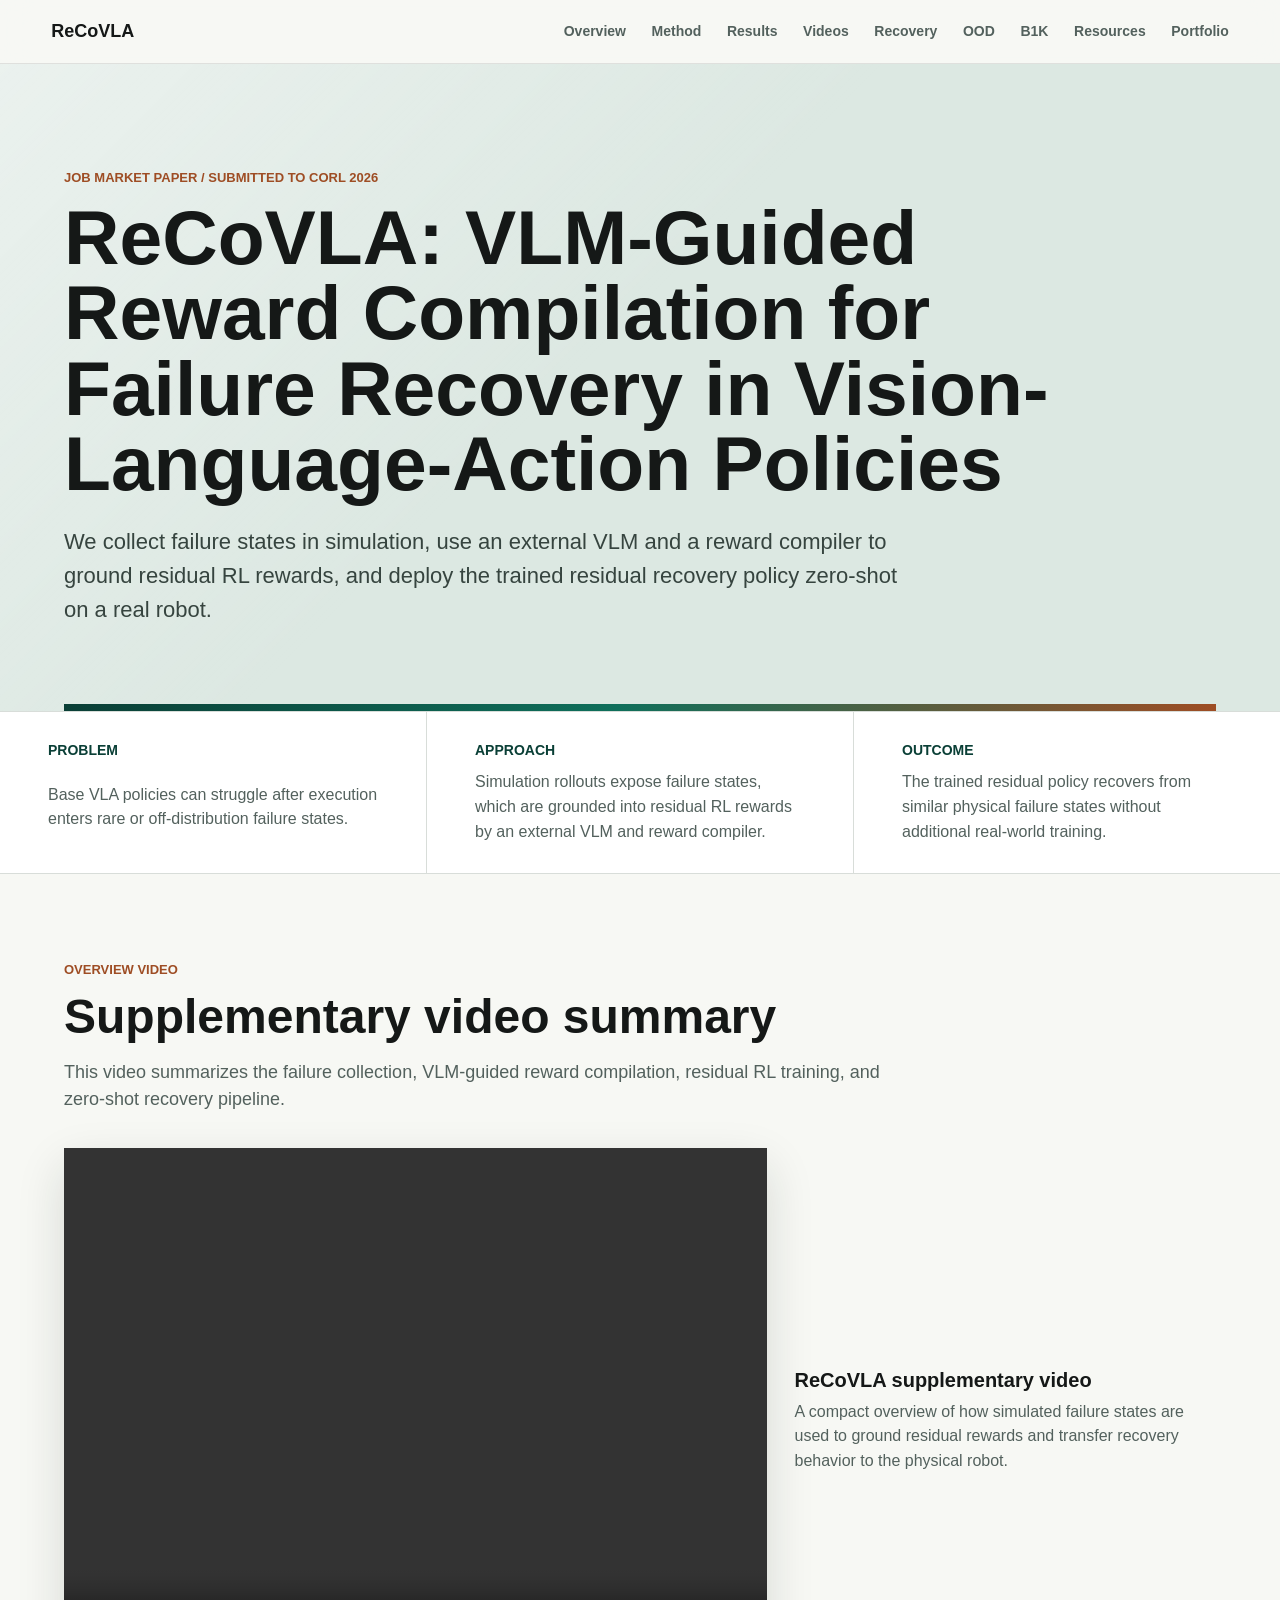
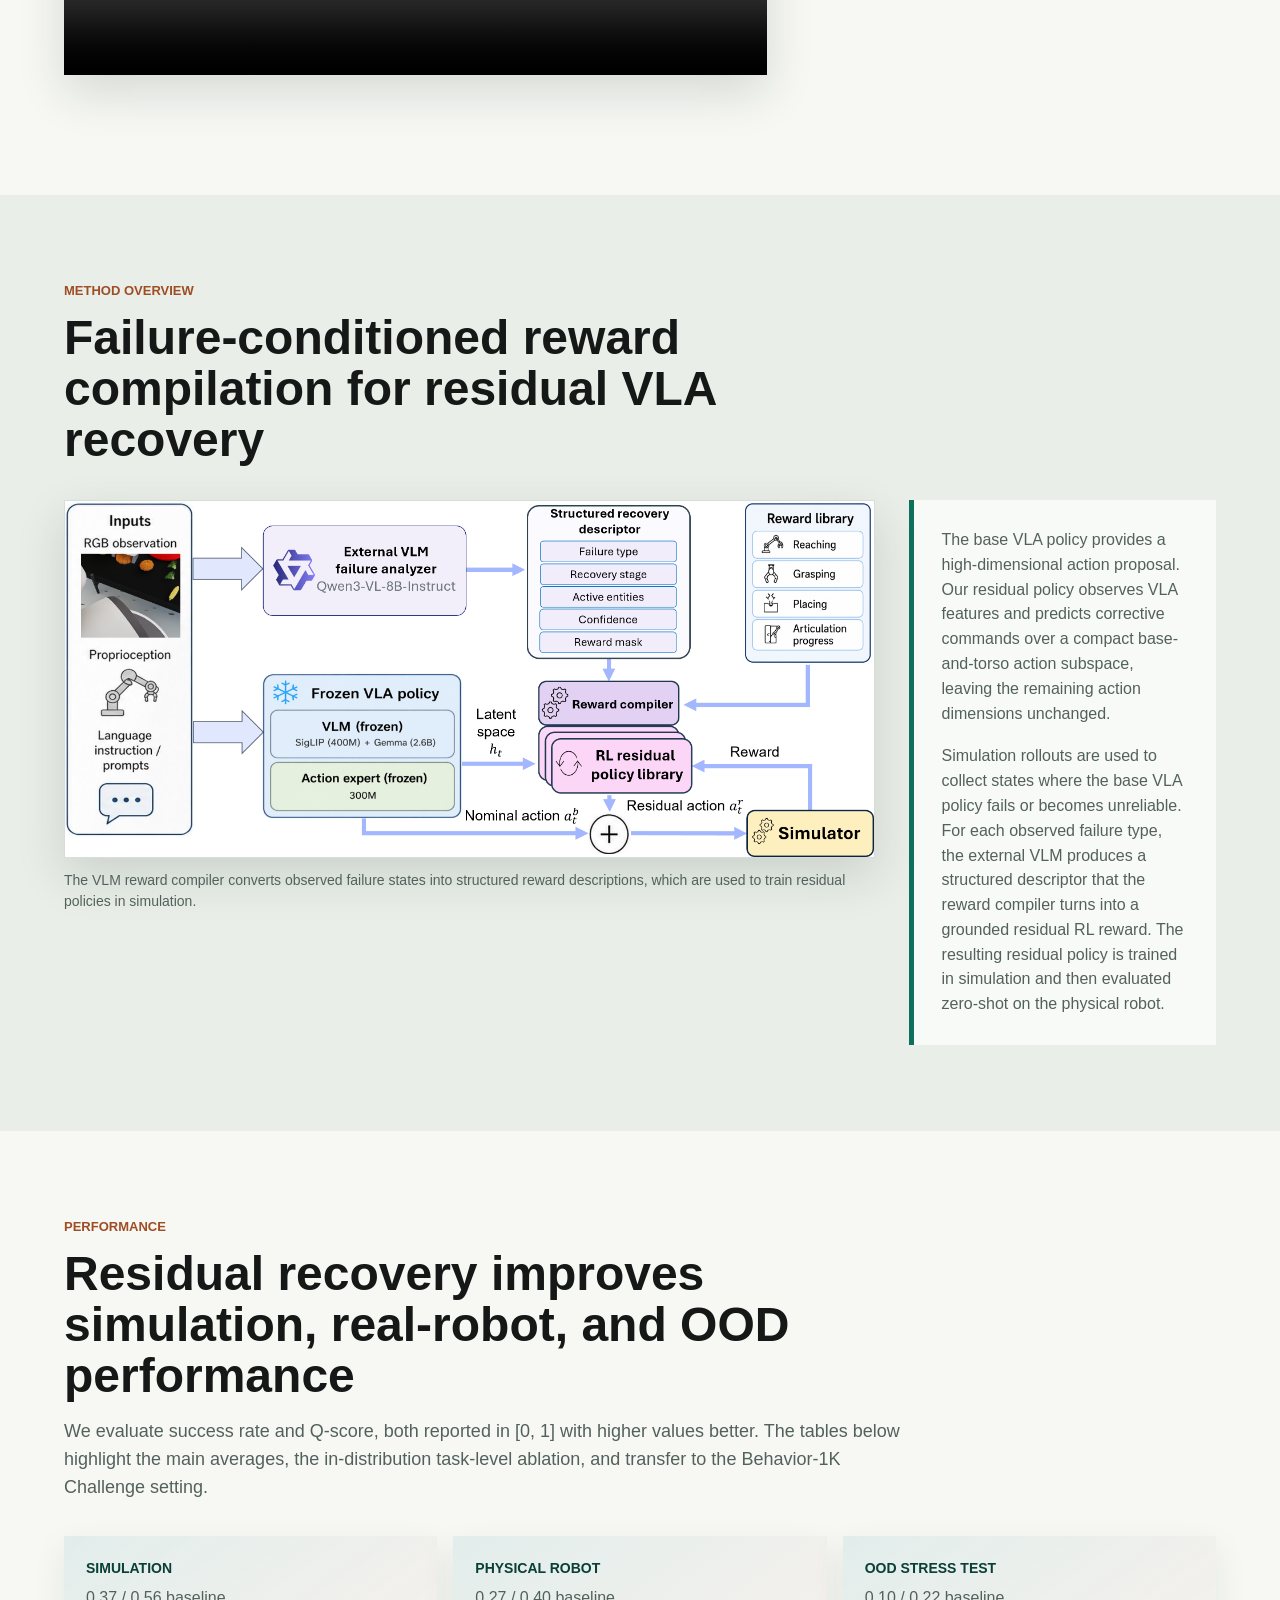
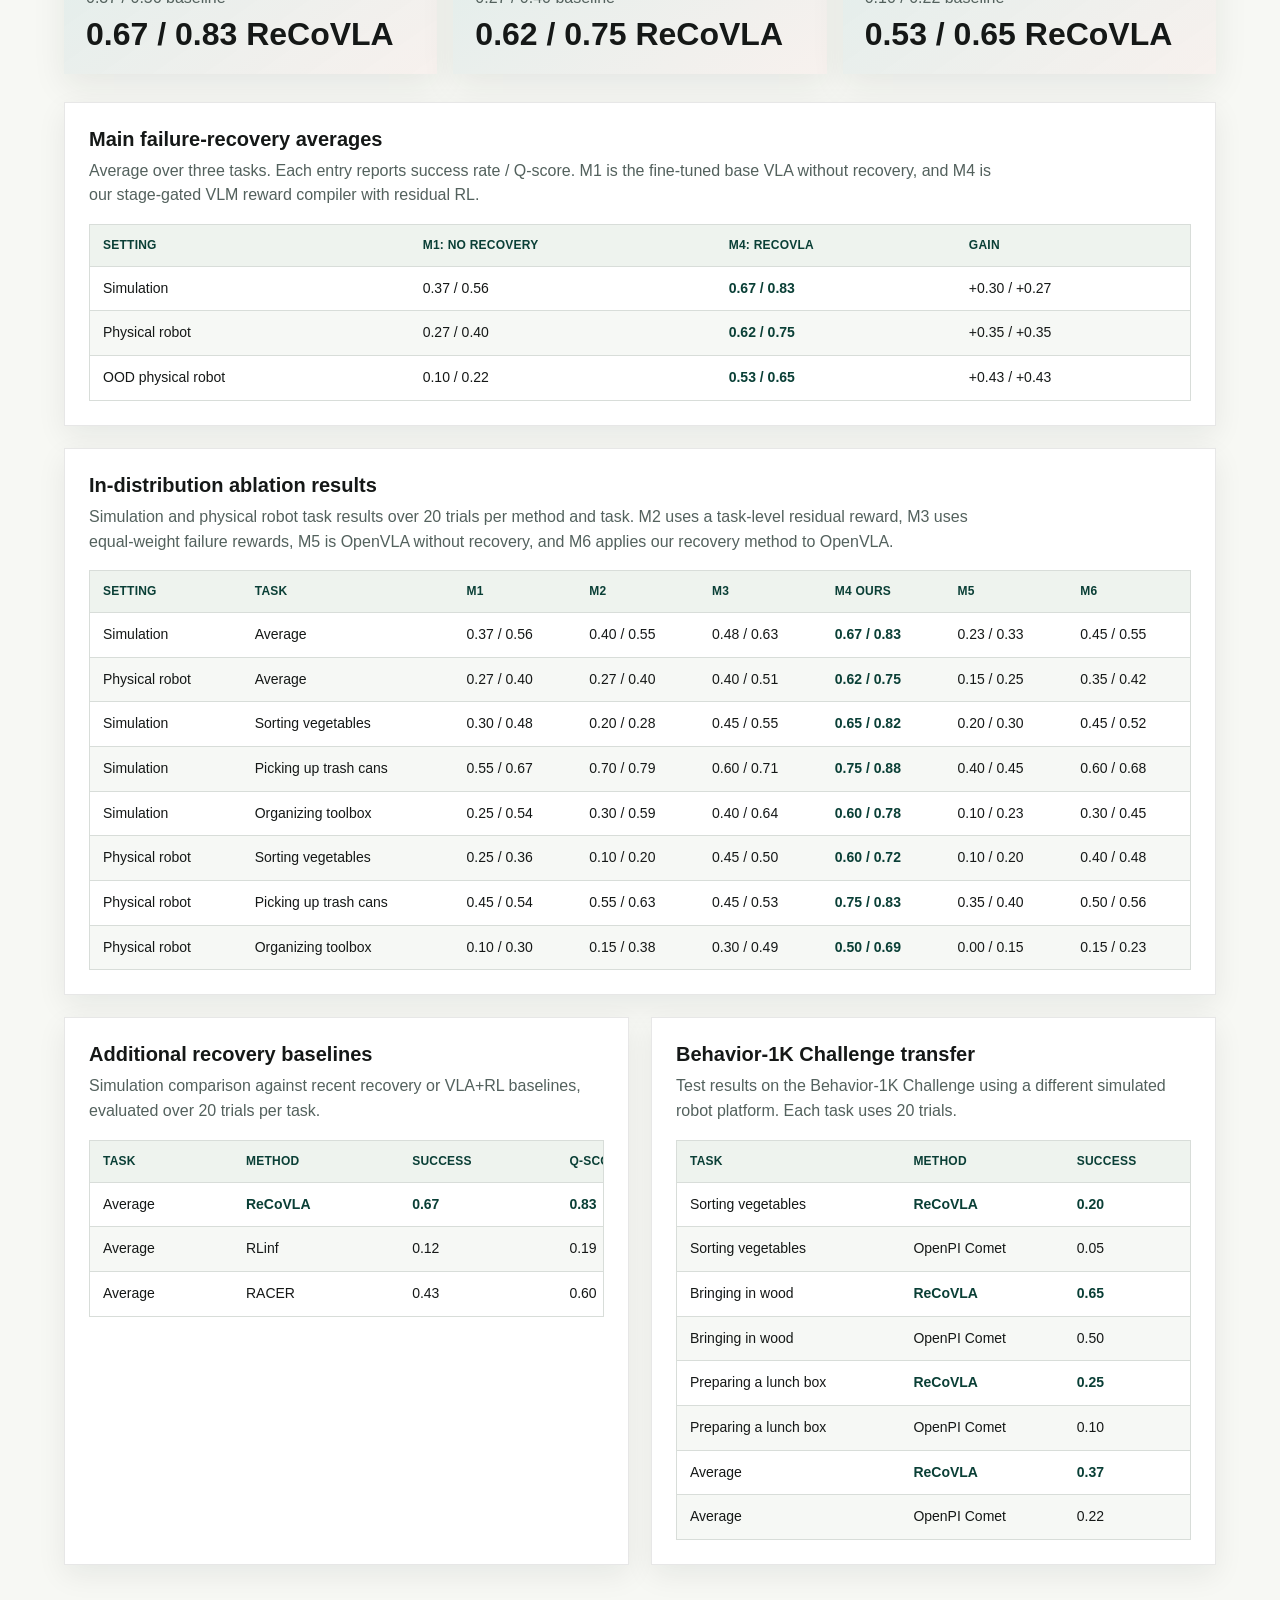
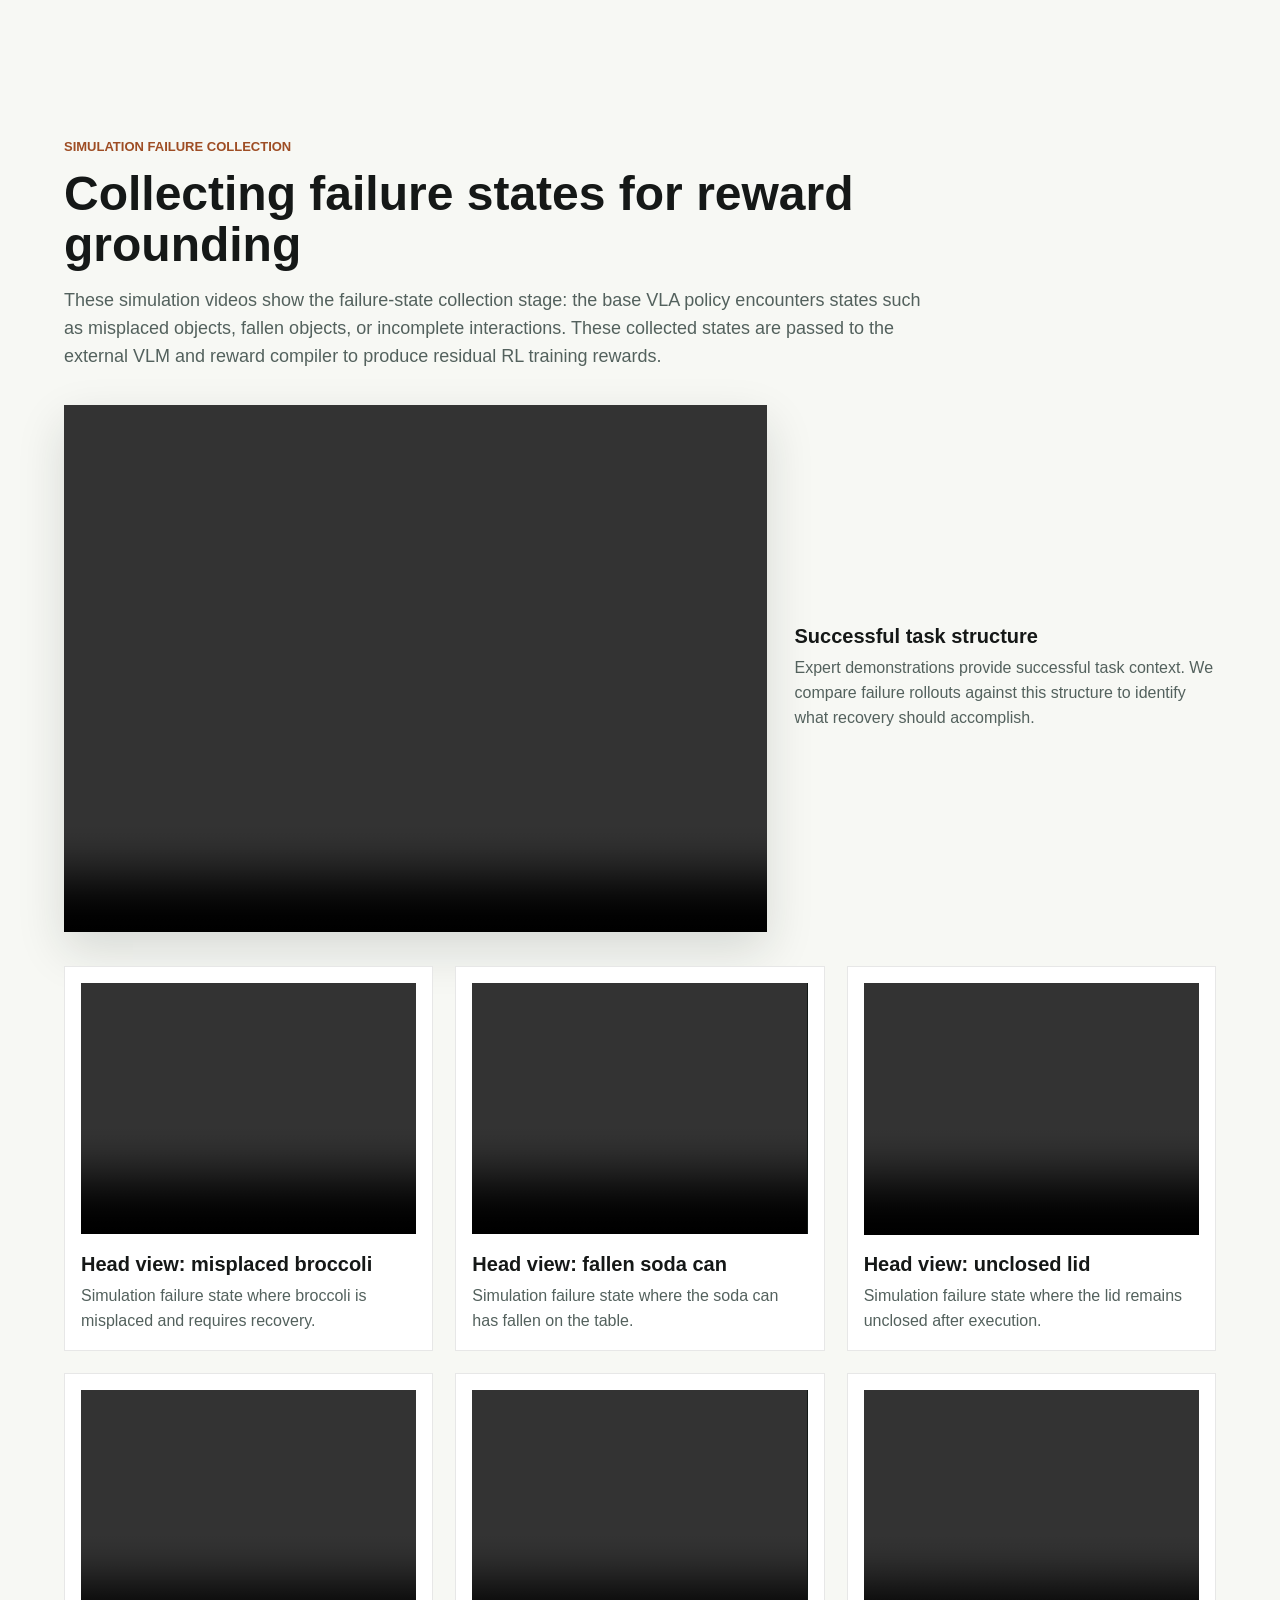
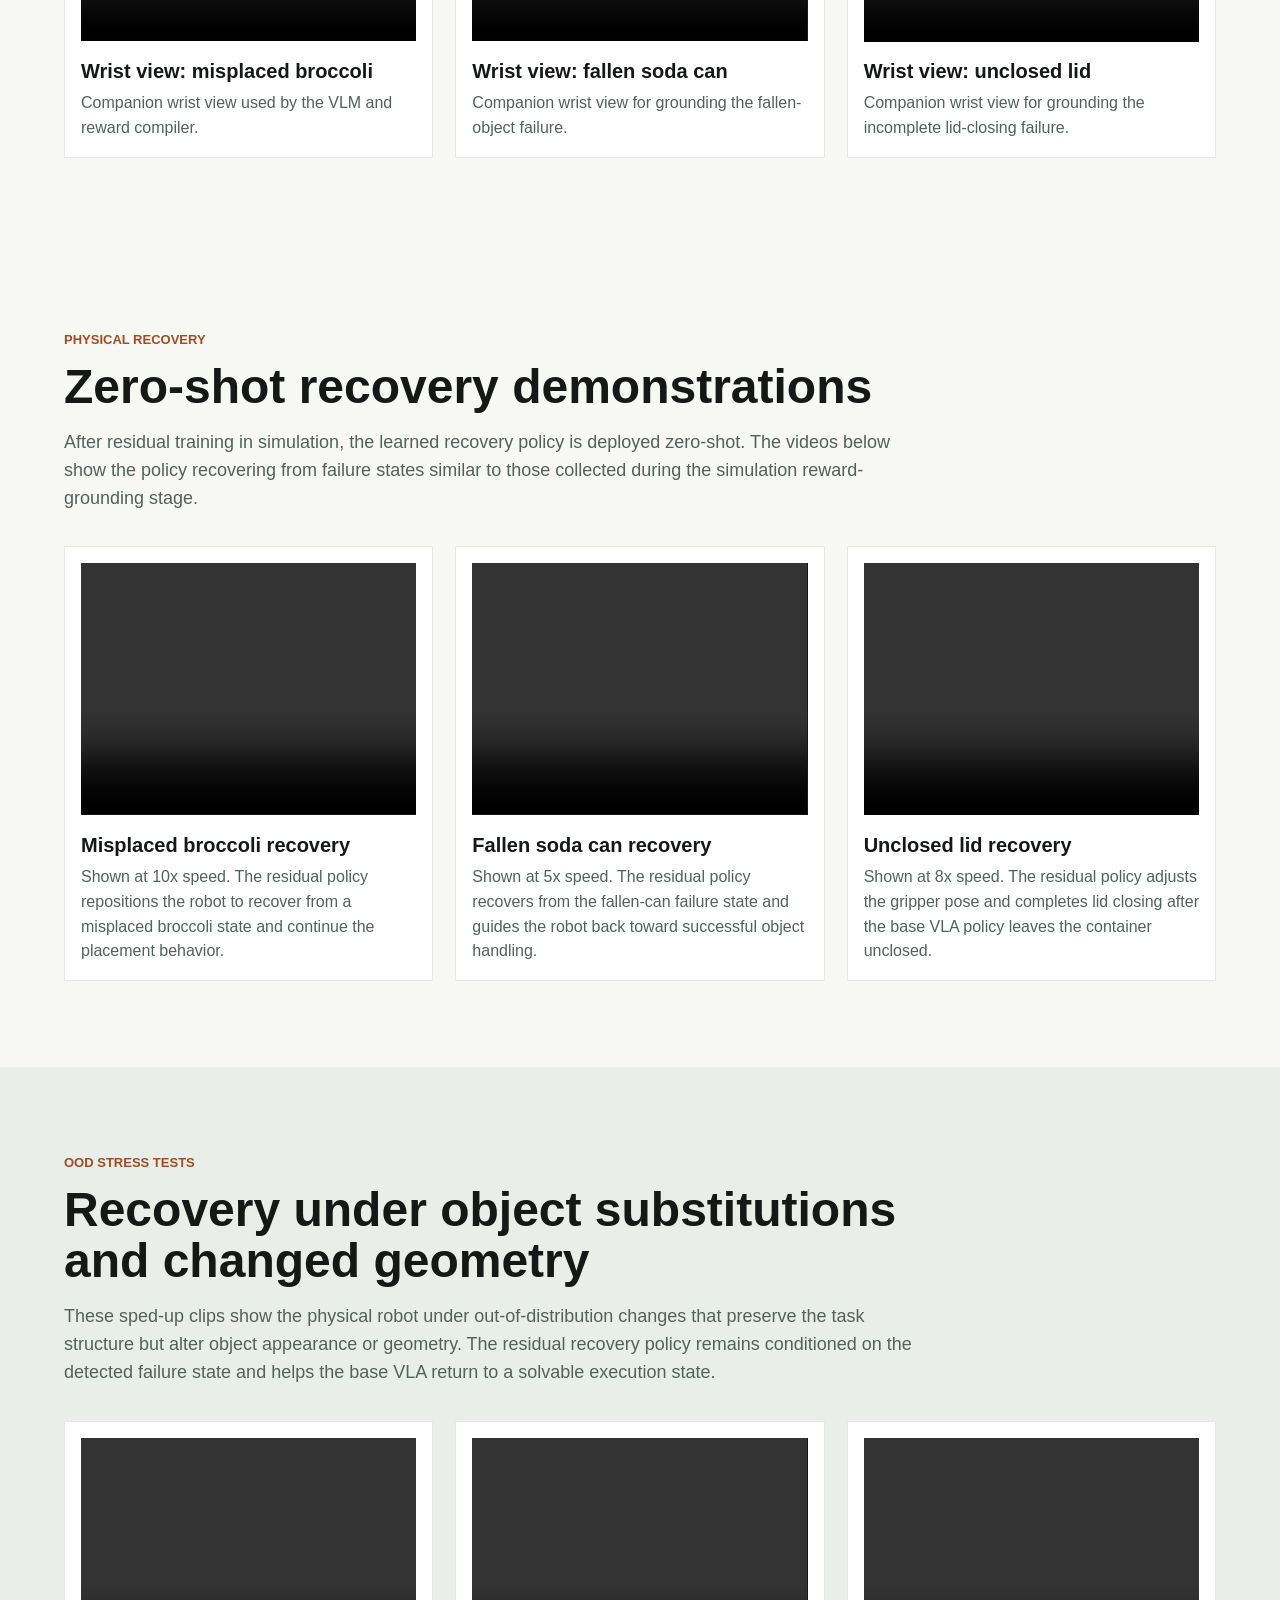
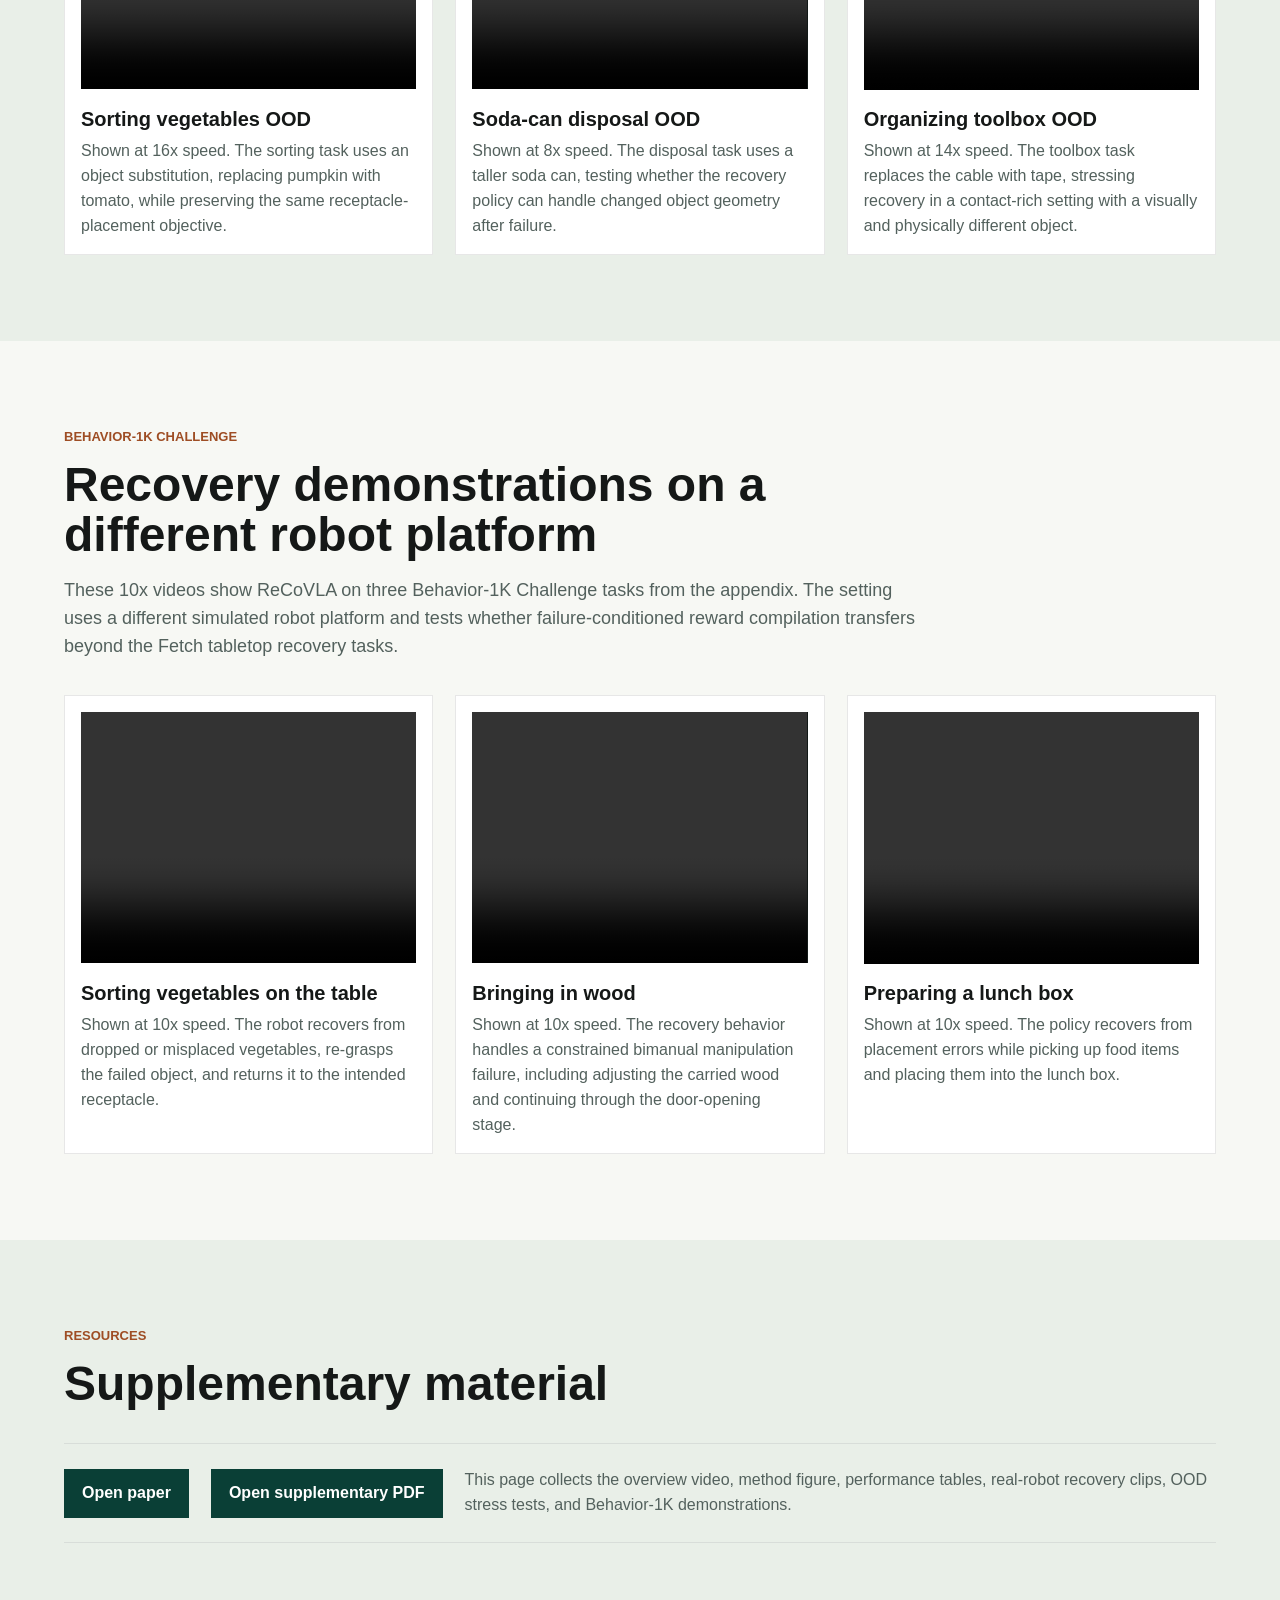
==== recovla/index.html @ ba548597 "Update robotics portfolio site" ====
<!doctype html>
<html lang="en">
  <head>
    <meta charset="utf-8" />
    <meta name="viewport" content="width=device-width, initial-scale=1" />
    <title>ReCoVLA | CoRL 2026 Submission</title>
    <meta
      name="description"
      content="Project website for ReCoVLA: VLM-guided reward compilation for failure recovery in vision-language-action policies."
    />
    <link rel="stylesheet" href="styles.css" />
  </head>
  <body>
    <header class="site-header">
      <a class="brand" href="#top" aria-label="ReCoVLA home">ReCoVLA</a>
      <nav aria-label="Page sections">
        <a href="#overview">Overview</a>
        <a href="#method">Method</a>
        <a href="#results">Results</a>
        <a href="#videos">Videos</a>
        <a href="#recovery">Recovery</a>
        <a href="#ood">OOD</a>
        <a href="#b1k">B1K</a>
        <a href="#resources">Resources</a>
        <a href="../">Portfolio</a>
      </nav>
    </header>

    <main id="top">
      <section class="hero" aria-labelledby="hero-title">
        <div class="hero-copy">
          <p class="eyebrow">Job Market Paper / Submitted to CoRL 2026</p>
          <h1 id="hero-title">
            ReCoVLA: VLM-Guided Reward Compilation for Failure Recovery in
            Vision-Language-Action Policies
          </h1>
          <p>
            We collect failure states in simulation, use an external VLM and a
            reward compiler to ground residual RL rewards, and deploy the
            trained residual recovery policy zero-shot on a real robot.
          </p>
        </div>
      </section>

      <section class="summary-band" aria-label="Project summary">
        <div>
          <strong>Problem</strong>
          <span>Base VLA policies can struggle after execution enters rare or off-distribution failure states.</span>
        </div>
        <div>
          <strong>Approach</strong>
          <span>Simulation rollouts expose failure states, which are grounded into residual RL rewards by an external VLM and reward compiler.</span>
        </div>
        <div>
          <strong>Outcome</strong>
          <span>The trained residual policy recovers from similar physical failure states without additional real-world training.</span>
        </div>
      </section>

      <section id="overview" class="section">
        <div class="section-heading">
          <p class="eyebrow">Overview Video</p>
          <h2>Supplementary video summary</h2>
          <p>
            This video summarizes the failure collection, VLM-guided reward
            compilation, residual RL training, and zero-shot recovery pipeline.
          </p>
        </div>
        <div class="video-feature">
          <video controls preload="metadata">
            <source src="Video%20source%20files/overview_recovery_pipeline.mp4" type="video/mp4" />
          </video>
          <div>
            <h3>ReCoVLA supplementary video</h3>
            <p>
              A compact overview of how simulated failure states are used to
              ground residual rewards and transfer recovery behavior to the
              physical robot.
            </p>
          </div>
        </div>
      </section>

      <section id="method" class="section section-muted">
        <div class="section-heading">
          <p class="eyebrow">Method Overview</p>
          <h2>Failure-conditioned reward compilation for residual VLA recovery</h2>
        </div>
        <div class="method-grid">
          <figure class="figure-wide">
            <img
              src="Video%20source%20files/vlm_reward_compiler_training%20v5.png"
              alt="Pipeline diagram for VLM reward compiler training and residual recovery."
            />
            <figcaption>
              The VLM reward compiler converts observed failure states into
              structured reward descriptions, which are used to train residual
              policies in simulation.
            </figcaption>
          </figure>
          <div class="method-text">
            <p>
              The base VLA policy provides a high-dimensional action proposal.
              Our residual policy observes VLA features and predicts corrective
              commands over a compact base-and-torso action subspace, leaving
              the remaining action dimensions unchanged.
            </p>
            <p>
              Simulation rollouts are used to collect states where the base VLA
              policy fails or becomes unreliable. For each observed failure
              type, the external VLM produces a structured descriptor that the
              reward compiler turns into a grounded residual RL reward. The
              resulting residual policy is trained in simulation and then
              evaluated zero-shot on the physical robot.
            </p>
          </div>
        </div>
      </section>

      <section id="results" class="section">
        <div class="section-heading">
          <p class="eyebrow">Performance</p>
          <h2>Residual recovery improves simulation, real-robot, and OOD performance</h2>
          <p>
            We evaluate success rate and Q-score, both reported in [0, 1] with
            higher values better. The tables below highlight the main averages,
            the in-distribution task-level ablation, and transfer to the
            Behavior-1K Challenge setting.
          </p>
        </div>

        <div class="result-callouts" aria-label="Main performance highlights">
          <article>
            <strong>Simulation</strong>
            <span>0.37 / 0.56 baseline</span>
            <b>0.67 / 0.83 ReCoVLA</b>
          </article>
          <article>
            <strong>Physical robot</strong>
            <span>0.27 / 0.40 baseline</span>
            <b>0.62 / 0.75 ReCoVLA</b>
          </article>
          <article>
            <strong>OOD stress test</strong>
            <span>0.10 / 0.22 baseline</span>
            <b>0.53 / 0.65 ReCoVLA</b>
          </article>
        </div>

        <div class="results-grid">
          <article class="result-card result-card-wide">
            <div class="table-heading">
              <h3>Main failure-recovery averages</h3>
              <p>
                Average over three tasks. Each entry reports success rate /
                Q-score. M1 is the fine-tuned base VLA without recovery, and
                M4 is our stage-gated VLM reward compiler with residual RL.
              </p>
            </div>
            <div class="table-wrap">
              <table>
                <thead>
                  <tr>
                    <th>Setting</th>
                    <th>M1: no recovery</th>
                    <th>M4: ReCoVLA</th>
                    <th>Gain</th>
                  </tr>
                </thead>
                <tbody>
                  <tr>
                    <td>Simulation</td>
                    <td>0.37 / 0.56</td>
                    <td class="best">0.67 / 0.83</td>
                    <td>+0.30 / +0.27</td>
                  </tr>
                  <tr>
                    <td>Physical robot</td>
                    <td>0.27 / 0.40</td>
                    <td class="best">0.62 / 0.75</td>
                    <td>+0.35 / +0.35</td>
                  </tr>
                  <tr>
                    <td>OOD physical robot</td>
                    <td>0.10 / 0.22</td>
                    <td class="best">0.53 / 0.65</td>
                    <td>+0.43 / +0.43</td>
                  </tr>
                </tbody>
              </table>
            </div>
          </article>

          <article class="result-card result-card-wide">
            <div class="table-heading">
              <h3>In-distribution ablation results</h3>
              <p>
                Simulation and physical robot task results over 20 trials per
                method and task. M2 uses a task-level residual reward, M3 uses
                equal-weight failure rewards, M5 is OpenVLA without recovery,
                and M6 applies our recovery method to OpenVLA.
              </p>
            </div>
            <div class="table-wrap">
              <table>
                <thead>
                  <tr>
                    <th>Setting</th>
                    <th>Task</th>
                    <th>M1</th>
                    <th>M2</th>
                    <th>M3</th>
                    <th>M4 ours</th>
                    <th>M5</th>
                    <th>M6</th>
                  </tr>
                </thead>
                <tbody>
                  <tr>
                    <td>Simulation</td>
                    <td>Average</td>
                    <td>0.37 / 0.56</td>
                    <td>0.40 / 0.55</td>
                    <td>0.48 / 0.63</td>
                    <td class="best">0.67 / 0.83</td>
                    <td>0.23 / 0.33</td>
                    <td>0.45 / 0.55</td>
                  </tr>
                  <tr>
                    <td>Physical robot</td>
                    <td>Average</td>
                    <td>0.27 / 0.40</td>
                    <td>0.27 / 0.40</td>
                    <td>0.40 / 0.51</td>
                    <td class="best">0.62 / 0.75</td>
                    <td>0.15 / 0.25</td>
                    <td>0.35 / 0.42</td>
                  </tr>
                  <tr>
                    <td>Simulation</td>
                    <td>Sorting vegetables</td>
                    <td>0.30 / 0.48</td>
                    <td>0.20 / 0.28</td>
                    <td>0.45 / 0.55</td>
                    <td class="best">0.65 / 0.82</td>
                    <td>0.20 / 0.30</td>
                    <td>0.45 / 0.52</td>
                  </tr>
                  <tr>
                    <td>Simulation</td>
                    <td>Picking up trash cans</td>
                    <td>0.55 / 0.67</td>
                    <td>0.70 / 0.79</td>
                    <td>0.60 / 0.71</td>
                    <td class="best">0.75 / 0.88</td>
                    <td>0.40 / 0.45</td>
                    <td>0.60 / 0.68</td>
                  </tr>
                  <tr>
                    <td>Simulation</td>
                    <td>Organizing toolbox</td>
                    <td>0.25 / 0.54</td>
                    <td>0.30 / 0.59</td>
                    <td>0.40 / 0.64</td>
                    <td class="best">0.60 / 0.78</td>
                    <td>0.10 / 0.23</td>
                    <td>0.30 / 0.45</td>
                  </tr>
                  <tr>
                    <td>Physical robot</td>
                    <td>Sorting vegetables</td>
                    <td>0.25 / 0.36</td>
                    <td>0.10 / 0.20</td>
                    <td>0.45 / 0.50</td>
                    <td class="best">0.60 / 0.72</td>
                    <td>0.10 / 0.20</td>
                    <td>0.40 / 0.48</td>
                  </tr>
                  <tr>
                    <td>Physical robot</td>
                    <td>Picking up trash cans</td>
                    <td>0.45 / 0.54</td>
                    <td>0.55 / 0.63</td>
                    <td>0.45 / 0.53</td>
                    <td class="best">0.75 / 0.83</td>
                    <td>0.35 / 0.40</td>
                    <td>0.50 / 0.56</td>
                  </tr>
                  <tr>
                    <td>Physical robot</td>
                    <td>Organizing toolbox</td>
                    <td>0.10 / 0.30</td>
                    <td>0.15 / 0.38</td>
                    <td>0.30 / 0.49</td>
                    <td class="best">0.50 / 0.69</td>
                    <td>0.00 / 0.15</td>
                    <td>0.15 / 0.23</td>
                  </tr>
                </tbody>
              </table>
            </div>
          </article>

          <article class="result-card">
            <div class="table-heading">
              <h3>Additional recovery baselines</h3>
              <p>
                Simulation comparison against recent recovery or VLA+RL
                baselines, evaluated over 20 trials per task.
              </p>
            </div>
            <div class="table-wrap">
              <table>
                <thead>
                  <tr>
                    <th>Task</th>
                    <th>Method</th>
                    <th>Success</th>
                    <th>Q-score</th>
                  </tr>
                </thead>
                <tbody>
                  <tr>
                    <td>Average</td>
                    <td class="best">ReCoVLA</td>
                    <td class="best">0.67</td>
                    <td class="best">0.83</td>
                  </tr>
                  <tr>
                    <td>Average</td>
                    <td>RLinf</td>
                    <td>0.12</td>
                    <td>0.19</td>
                  </tr>
                  <tr>
                    <td>Average</td>
                    <td>RACER</td>
                    <td>0.43</td>
                    <td>0.60</td>
                  </tr>
                </tbody>
              </table>
            </div>
          </article>

          <article class="result-card">
            <div class="table-heading">
              <h3>Behavior-1K Challenge transfer</h3>
              <p>
                Test results on the Behavior-1K Challenge using a different
                simulated robot platform. Each task uses 20 trials.
              </p>
            </div>
            <div class="table-wrap">
              <table>
                <thead>
                  <tr>
                    <th>Task</th>
                    <th>Method</th>
                    <th>Success</th>
                    <th>Q-score</th>
                  </tr>
                </thead>
                <tbody>
                  <tr>
                    <td>Sorting vegetables</td>
                    <td class="best">ReCoVLA</td>
                    <td class="best">0.20</td>
                    <td class="best">0.51</td>
                  </tr>
                  <tr>
                    <td>Sorting vegetables</td>
                    <td>OpenPI Comet</td>
                    <td>0.05</td>
                    <td>0.26</td>
                  </tr>
                  <tr>
                    <td>Bringing in wood</td>
                    <td class="best">ReCoVLA</td>
                    <td class="best">0.65</td>
                    <td class="best">0.79</td>
                  </tr>
                  <tr>
                    <td>Bringing in wood</td>
                    <td>OpenPI Comet</td>
                    <td>0.50</td>
                    <td>0.62</td>
                  </tr>
                  <tr>
                    <td>Preparing a lunch box</td>
                    <td class="best">ReCoVLA</td>
                    <td class="best">0.25</td>
                    <td class="best">0.49</td>
                  </tr>
                  <tr>
                    <td>Preparing a lunch box</td>
                    <td>OpenPI Comet</td>
                    <td>0.10</td>
                    <td>0.33</td>
                  </tr>
                  <tr>
                    <td>Average</td>
                    <td class="best">ReCoVLA</td>
                    <td class="best">0.37</td>
                    <td class="best">0.60</td>
                  </tr>
                  <tr>
                    <td>Average</td>
                    <td>OpenPI Comet</td>
                    <td>0.22</td>
                    <td>0.40</td>
                  </tr>
                </tbody>
              </table>
            </div>
          </article>
        </div>
      </section>

      <section id="videos" class="section">
        <div class="section-heading">
          <p class="eyebrow">Simulation Failure Collection</p>
          <h2>Collecting failure states for reward grounding</h2>
          <p>
            These simulation videos show the failure-state collection stage:
            the base VLA policy encounters states such as misplaced objects,
            fallen objects, or incomplete interactions. These collected states
            are passed to the external VLM and reward compiler to produce
            residual RL training rewards.
          </p>
        </div>
        <div class="video-feature">
          <video controls preload="metadata">
            <source src="Video%20source%20files/Expert%20demonstrations.mp4" type="video/mp4" />
          </video>
          <div>
            <h3>Successful task structure</h3>
            <p>
              Expert demonstrations provide successful task context. We compare
              failure rollouts against this structure to identify what recovery
              should accomplish.
            </p>
          </div>
        </div>

        <div class="video-grid">
          <article>
            <video controls preload="metadata">
              <source src="Video%20source%20files/episode_000118.mp4" type="video/mp4" />
            </video>
            <h3>Head view: misplaced broccoli</h3>
            <p>Simulation failure state where broccoli is misplaced and requires recovery.</p>
          </article>
          <article>
            <video controls preload="metadata">
              <source src="Video%20source%20files/episode_000121.mp4" type="video/mp4" />
            </video>
            <h3>Head view: fallen soda can</h3>
            <p>Simulation failure state where the soda can has fallen on the table.</p>
          </article>
          <article>
            <video controls preload="metadata">
              <source src="Video%20source%20files/episode_000122.mp4" type="video/mp4" />
            </video>
            <h3>Head view: unclosed lid</h3>
            <p>Simulation failure state where the lid remains unclosed after execution.</p>
          </article>
          <article>
            <video controls preload="metadata">
              <source src="Video%20source%20files/episode_000118%201.mp4" type="video/mp4" />
            </video>
            <h3>Wrist view: misplaced broccoli</h3>
            <p>Companion wrist view used by the VLM and reward compiler.</p>
          </article>
          <article>
            <video controls preload="metadata">
              <source src="Video%20source%20files/episode_000121%201.mp4" type="video/mp4" />
            </video>
            <h3>Wrist view: fallen soda can</h3>
            <p>Companion wrist view for grounding the fallen-object failure.</p>
          </article>
          <article>
            <video controls preload="metadata">
              <source src="Video%20source%20files/episode_000122%201.mp4" type="video/mp4" />
            </video>
            <h3>Wrist view: unclosed lid</h3>
            <p>Companion wrist view for grounding the incomplete lid-closing failure.</p>
          </article>
        </div>
      </section>

      <section id="recovery" class="section">
        <div class="section-heading">
          <p class="eyebrow">Physical Recovery</p>
          <h2>Zero-shot recovery demonstrations</h2>
          <p>
            After residual training in simulation, the learned recovery policy
            is deployed zero-shot. The videos below show the policy recovering
            from failure states similar to those collected during the simulation
            reward-grounding stage.
          </p>
        </div>
        <div class="recovery-list video-grid">
          <article>
            <video controls preload="metadata">
              <source src="Video%20source%20files/recovery_misplaced_broccoli_10x.mp4" type="video/mp4" />
            </video>
            <h3>Misplaced broccoli recovery</h3>
            <p>Shown at 10x speed. The residual policy repositions the robot to recover from a misplaced broccoli state and continue the placement behavior.</p>
          </article>
          <article>
            <video controls preload="metadata">
              <source src="Video%20source%20files/recovery_fallen_soda_can_5x.mp4" type="video/mp4" />
            </video>
            <h3>Fallen soda can recovery</h3>
            <p>Shown at 5x speed. The residual policy recovers from the fallen-can failure state and guides the robot back toward successful object handling.</p>
          </article>
          <article>
            <video controls preload="metadata">
              <source src="Video%20source%20files/recovery_unclosed_lid_8x.mp4" type="video/mp4" />
            </video>
            <h3>Unclosed lid recovery</h3>
            <p>Shown at 8x speed. The residual policy adjusts the gripper pose and completes lid closing after the base VLA policy leaves the container unclosed.</p>
          </article>
        </div>
      </section>

      <section id="ood" class="section section-muted">
        <div class="section-heading">
          <p class="eyebrow">OOD Stress Tests</p>
          <h2>Recovery under object substitutions and changed geometry</h2>
          <p>
            These sped-up clips show the physical robot under out-of-distribution
            changes that preserve the task structure but alter object appearance
            or geometry. The residual recovery policy remains conditioned on the
            detected failure state and helps the base VLA return to a solvable
            execution state.
          </p>
        </div>
        <div class="video-grid">
          <article>
            <video controls preload="metadata">
              <source src="Video%20source%20files/ood_sorting_vegetables_10x.mp4" type="video/mp4" />
            </video>
            <h3>Sorting vegetables OOD</h3>
            <p>Shown at 16x speed. The sorting task uses an object substitution, replacing pumpkin with tomato, while preserving the same receptacle-placement objective.</p>
          </article>
          <article>
            <video controls preload="metadata">
              <source src="Video%20source%20files/ood_soda_can_disposal_5x.mp4" type="video/mp4" />
            </video>
            <h3>Soda-can disposal OOD</h3>
            <p>Shown at 8x speed. The disposal task uses a taller soda can, testing whether the recovery policy can handle changed object geometry after failure.</p>
          </article>
          <article>
            <video controls preload="metadata">
              <source src="Video%20source%20files/ood_organizing_toolbox_8x.mp4" type="video/mp4" />
            </video>
            <h3>Organizing toolbox OOD</h3>
            <p>Shown at 14x speed. The toolbox task replaces the cable with tape, stressing recovery in a contact-rich setting with a visually and physically different object.</p>
          </article>
        </div>
      </section>

      <section id="b1k" class="section">
        <div class="section-heading">
          <p class="eyebrow">Behavior-1K Challenge</p>
          <h2>Recovery demonstrations on a different robot platform</h2>
          <p>
            These 10x videos show ReCoVLA on three Behavior-1K Challenge tasks
            from the appendix. The setting uses a different simulated robot
            platform and tests whether failure-conditioned reward compilation
            transfers beyond the Fetch tabletop recovery tasks.
          </p>
        </div>
        <div class="video-grid">
          <article>
            <video controls preload="metadata">
              <source src="Video%20source%20files/b1k_sorting_vegetables_10x.mp4" type="video/mp4" />
            </video>
            <h3>Sorting vegetables on the table</h3>
            <p>Shown at 10x speed. The robot recovers from dropped or misplaced vegetables, re-grasps the failed object, and returns it to the intended receptacle.</p>
          </article>
          <article>
            <video controls preload="metadata">
              <source src="Video%20source%20files/b1k_bringing_in_wood_10x.mp4" type="video/mp4" />
            </video>
            <h3>Bringing in wood</h3>
            <p>Shown at 10x speed. The recovery behavior handles a constrained bimanual manipulation failure, including adjusting the carried wood and continuing through the door-opening stage.</p>
          </article>
          <article>
            <video controls preload="metadata">
              <source src="Video%20source%20files/b1k_preparing_lunch_box_10x.mp4" type="video/mp4" />
            </video>
            <h3>Preparing a lunch box</h3>
            <p>Shown at 10x speed. The policy recovers from placement errors while picking up food items and placing them into the lunch box.</p>
          </article>
        </div>
      </section>

      <section id="resources" class="section section-muted">
        <div class="section-heading">
          <p class="eyebrow">Resources</p>
          <h2>Supplementary material</h2>
        </div>
        <div class="resource-row">
          <a class="resource-link" href="https://arxiv.org/abs/2606.09630">Open paper</a>
          <a class="resource-link" href="Appendix%20along%20with%20main%20paper.pdf">
            Open supplementary PDF
          </a>
          <span>
            This page collects the overview video, method figure, performance tables,
            real-robot recovery clips, OOD stress tests, and Behavior-1K demonstrations.
          </span>
        </div>
      </section>
    </main>
  </body>
</html>
---- recovla/styles.css ----
:root {
  color-scheme: light;
  --ink: #151817;
  --muted: #53615d;
  --line: #d8ddd9;
  --paper: #f7f8f4;
  --panel: #ffffff;
  --wash: #e9efe8;
  --accent: #0f6f5b;
  --accent-deep: #0a3f36;
  --hero: #dce8e2;
  --hero-panel: #eef3ee;
  --rust: #9e4d24;
  --shadow: 0 18px 45px rgba(20, 32, 28, 0.14);
}

* {
  box-sizing: border-box;
}

html {
  scroll-behavior: smooth;
}

body {
  margin: 0;
  background: var(--paper);
  color: var(--ink);
  font-family: "Segoe UI", "Aptos", "Helvetica Neue", sans-serif;
  line-height: 1.55;
}

a {
  color: inherit;
}

.site-header {
  position: sticky;
  top: 0;
  z-index: 10;
  display: flex;
  align-items: center;
  justify-content: space-between;
  gap: 24px;
  min-height: 64px;
  padding: 12px clamp(18px, 4vw, 56px);
  border-bottom: 1px solid rgba(21, 24, 23, 0.1);
  background: rgba(247, 248, 244, 0.9);
  backdrop-filter: blur(16px);
}

.brand {
  font-size: 18px;
  font-weight: 800;
  text-decoration: none;
}

nav {
  display: flex;
  gap: clamp(12px, 2vw, 28px);
  color: var(--muted);
  font-size: 14px;
  font-weight: 650;
}

nav a {
  text-decoration: none;
}

nav a:hover {
  color: var(--accent-deep);
}

.hero {
  position: relative;
  min-height: 68vh;
  display: grid;
  align-items: center;
  padding: 104px clamp(20px, 5vw, 72px) 84px;
  overflow: hidden;
  background:
    linear-gradient(135deg, rgba(255, 255, 255, 0.42) 0%, rgba(255, 255, 255, 0) 46%),
    var(--hero);
}

.hero::after {
  content: "";
  position: absolute;
  inset: auto clamp(20px, 5vw, 72px) 0;
  height: 7px;
  background:
    linear-gradient(90deg, var(--accent-deep), var(--accent) 48%, var(--rust));
}

.hero-copy {
  position: relative;
  z-index: 1;
  max-width: 1080px;
  color: var(--ink);
}

.eyebrow {
  margin: 0 0 12px;
  color: var(--rust);
  font-size: 13px;
  font-weight: 850;
  letter-spacing: 0;
  text-transform: uppercase;
}

.hero .eyebrow {
  color: var(--rust);
}

h1,
h2,
h3,
p {
  overflow-wrap: anywhere;
}

h1 {
  max-width: 1050px;
  margin: 0;
  font-size: clamp(42px, 6vw, 82px);
  line-height: 0.98;
  letter-spacing: 0;
}

.hero-copy p:last-child {
  max-width: 840px;
  margin: 24px 0 0;
  color: #36443f;
  font-size: clamp(17px, 2vw, 22px);
}

.summary-band {
  display: grid;
  grid-template-columns: repeat(3, minmax(0, 1fr));
  gap: 1px;
  background: var(--line);
  border-block: 1px solid var(--line);
}

.summary-band div {
  display: grid;
  gap: 8px;
  min-height: 132px;
  padding: 28px clamp(20px, 4vw, 48px);
  background: var(--panel);
}

.summary-band strong {
  color: var(--accent-deep);
  font-size: 14px;
  text-transform: uppercase;
}

.summary-band span {
  color: var(--muted);
}

.section {
  padding: 86px clamp(20px, 5vw, 72px);
}

.section-muted {
  background: var(--wash);
}

.section-heading {
  max-width: 860px;
  margin-bottom: 34px;
}

.section-heading > p:not(.eyebrow) {
  margin: 16px 0 0;
  color: var(--muted);
  font-size: 18px;
}

h2 {
  margin: 0;
  font-size: clamp(30px, 4vw, 48px);
  line-height: 1.06;
  letter-spacing: 0;
}

h3 {
  margin: 18px 0 8px;
  font-size: 20px;
  line-height: 1.2;
}

.method-grid {
  display: grid;
  grid-template-columns: minmax(0, 1.45fr) minmax(280px, 0.55fr);
  gap: 34px;
  align-items: start;
}

.figure-wide {
  margin: 0;
}

.figure-wide img {
  display: block;
  width: 100%;
  border: 1px solid var(--line);
  box-shadow: var(--shadow);
  background: #fff;
}

figcaption {
  margin-top: 12px;
  color: var(--muted);
  font-size: 14px;
}

.method-text {
  display: grid;
  gap: 18px;
  padding: 28px;
  border-left: 5px solid var(--accent);
  background: rgba(255, 255, 255, 0.68);
}

.method-text p,
.video-feature p,
article p,
.resource-row span {
  margin: 0;
  color: var(--muted);
}

.result-callouts {
  display: grid;
  grid-template-columns: repeat(3, minmax(0, 1fr));
  gap: 16px;
  margin-bottom: 28px;
}

.result-callouts article {
  display: grid;
  gap: 6px;
  min-height: 138px;
  padding: 22px;
  border: 0;
  background:
    linear-gradient(145deg, rgba(15, 111, 91, 0.12), rgba(158, 77, 36, 0.08)),
    var(--panel);
  box-shadow: 0 12px 32px rgba(20, 32, 28, 0.08);
}

.result-callouts strong {
  color: var(--accent-deep);
  font-size: 14px;
  text-transform: uppercase;
}

.result-callouts span {
  color: var(--muted);
}

.result-callouts b {
  color: var(--ink);
  font-size: clamp(22px, 3vw, 32px);
  line-height: 1.08;
}

.results-grid {
  display: grid;
  grid-template-columns: repeat(2, minmax(0, 1fr));
  gap: 22px;
}

.result-card {
  padding: 24px;
  border: 1px solid rgba(21, 24, 23, 0.1);
  background: var(--panel);
  box-shadow: 0 10px 28px rgba(20, 32, 28, 0.07);
}

.result-card-wide {
  grid-column: 1 / -1;
}

.table-heading {
  max-width: 920px;
  margin-bottom: 16px;
}

.table-heading h3 {
  margin-top: 0;
}

.table-heading p {
  margin: 0;
  color: var(--muted);
}

.table-wrap {
  overflow-x: auto;
  border: 1px solid var(--line);
  background: #fff;
}

table {
  width: 100%;
  min-width: 620px;
  border-collapse: collapse;
  font-size: 14px;
}

th,
td {
  padding: 11px 13px;
  border-bottom: 1px solid var(--line);
  text-align: left;
  vertical-align: top;
  white-space: nowrap;
}

th {
  background: var(--hero-panel);
  color: var(--accent-deep);
  font-size: 12px;
  letter-spacing: 0.02em;
  text-transform: uppercase;
}

tbody tr:nth-child(even) {
  background: rgba(233, 239, 232, 0.42);
}

tbody tr:last-child td {
  border-bottom: 0;
}

.best {
  color: var(--accent-deep);
  font-weight: 800;
}

.video-feature {
  display: grid;
  grid-template-columns: minmax(0, 1.25fr) minmax(260px, 0.75fr);
  gap: 28px;
  align-items: center;
  margin-bottom: 34px;
}

video {
  display: block;
  width: 100%;
  aspect-ratio: 4 / 3;
  background: #111816;
}

.video-feature video {
  box-shadow: var(--shadow);
}

.video-grid,
.recovery-list {
  display: grid;
  grid-template-columns: repeat(3, minmax(0, 1fr));
  gap: 22px;
}

article {
  padding: 16px;
  border: 1px solid rgba(21, 24, 23, 0.1);
  background: var(--panel);
}

.video-grid article:nth-child(4),
.video-grid article:nth-child(5) {
  grid-column: span 1;
}

.paired-video {
  display: grid;
  grid-template-columns: repeat(2, minmax(0, 1fr));
  gap: 10px;
}

.resource-row {
  display: flex;
  align-items: center;
  gap: 22px;
  padding: 24px 0;
  border-top: 1px solid var(--line);
  border-bottom: 1px solid var(--line);
}

.resource-link {
  flex: 0 0 auto;
  padding: 12px 18px;
  background: var(--accent-deep);
  color: #fff;
  font-weight: 750;
  text-decoration: none;
}

.resource-link:hover {
  background: var(--accent);
}

@media (max-width: 920px) {
  .site-header {
    align-items: flex-start;
    flex-direction: column;
    gap: 8px;
  }

  .hero {
    min-height: 66vh;
    padding-top: 128px;
  }

  .summary-band,
  .result-callouts,
  .results-grid,
  .method-grid,
  .video-feature,
  .video-grid,
  .recovery-list {
    grid-template-columns: 1fr;
  }

  .resource-row {
    align-items: flex-start;
    flex-direction: column;
  }
}

@media (max-width: 620px) {
  nav {
    width: 100%;
    flex-wrap: wrap;
  }

  .hero {
    min-height: 68vh;
    padding-inline: 18px;
  }

  .section {
    padding: 64px 18px;
  }

  .paired-video {
    grid-template-columns: 1fr;
  }

  article,
  .method-text,
  .result-card {
    padding: 14px;
  }

  table {
    min-width: 560px;
    font-size: 13px;
  }

  th,
  td {
    padding: 9px 10px;
  }
}
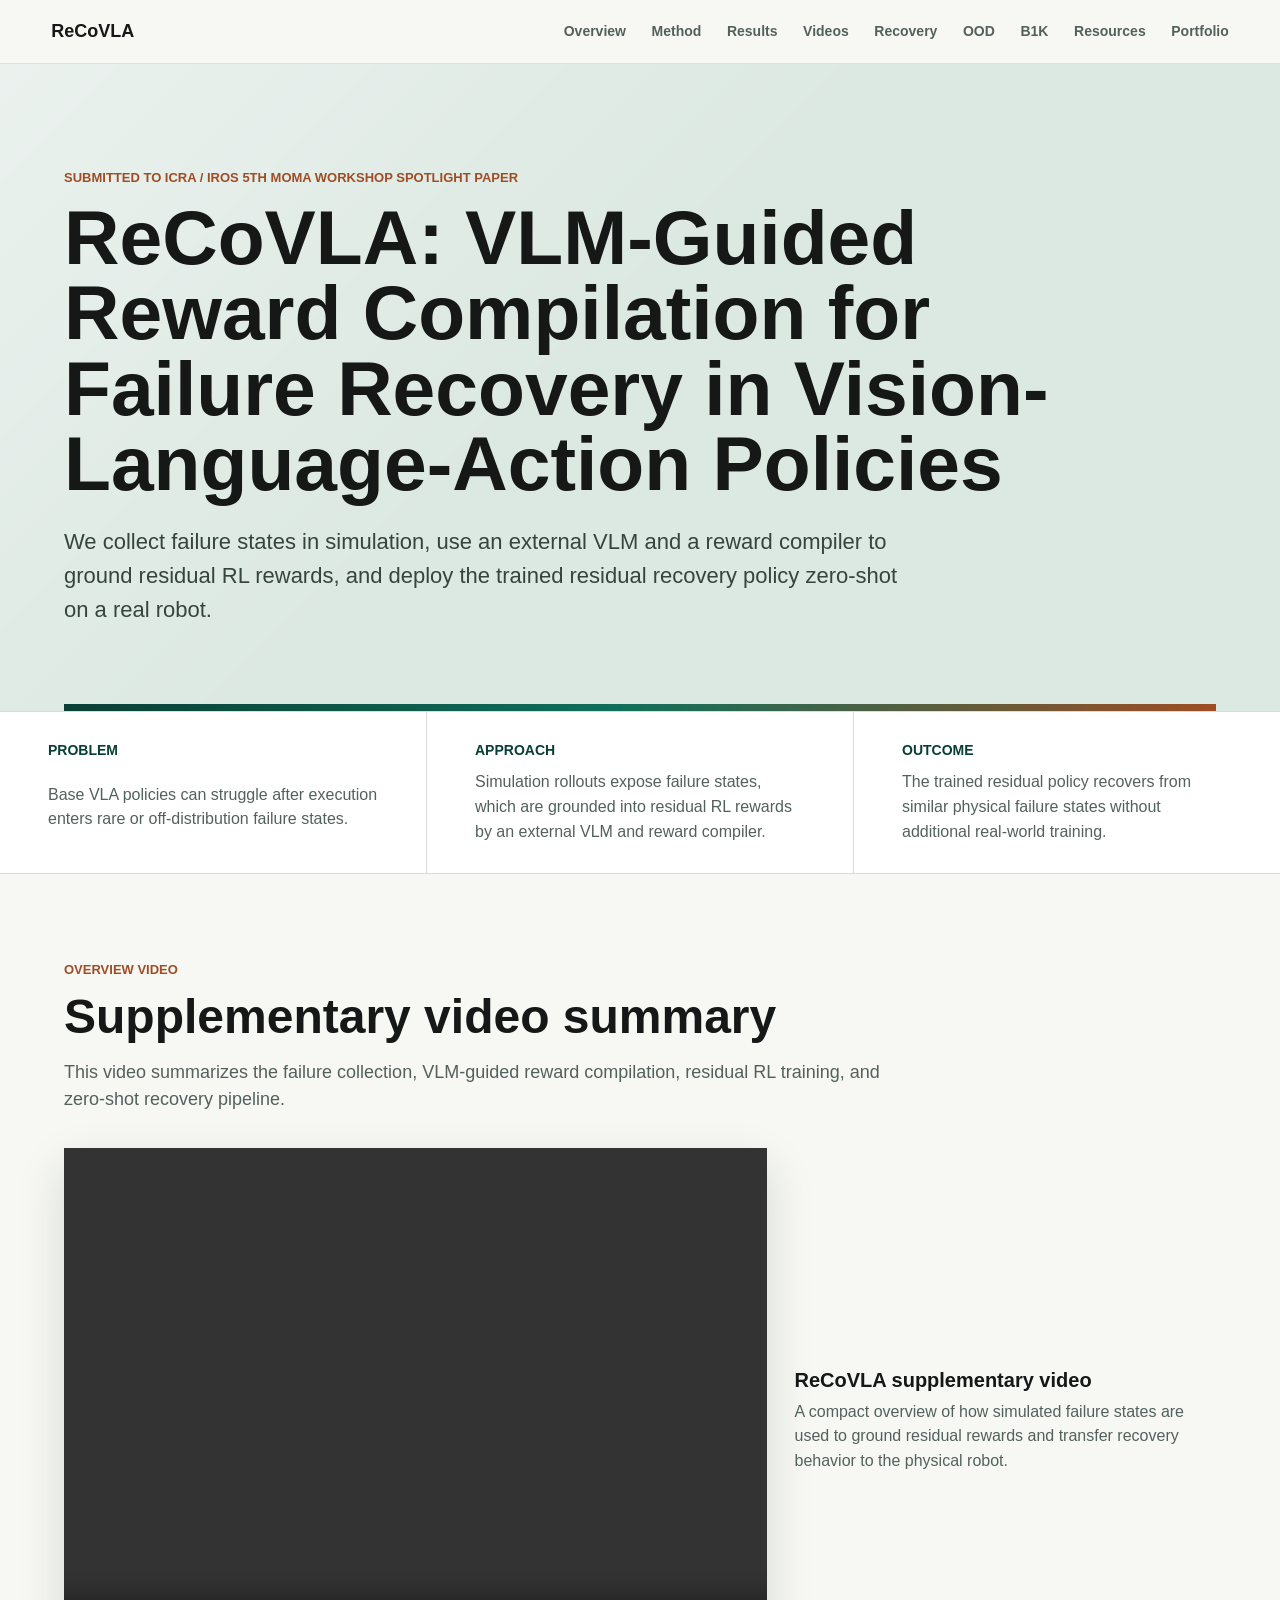
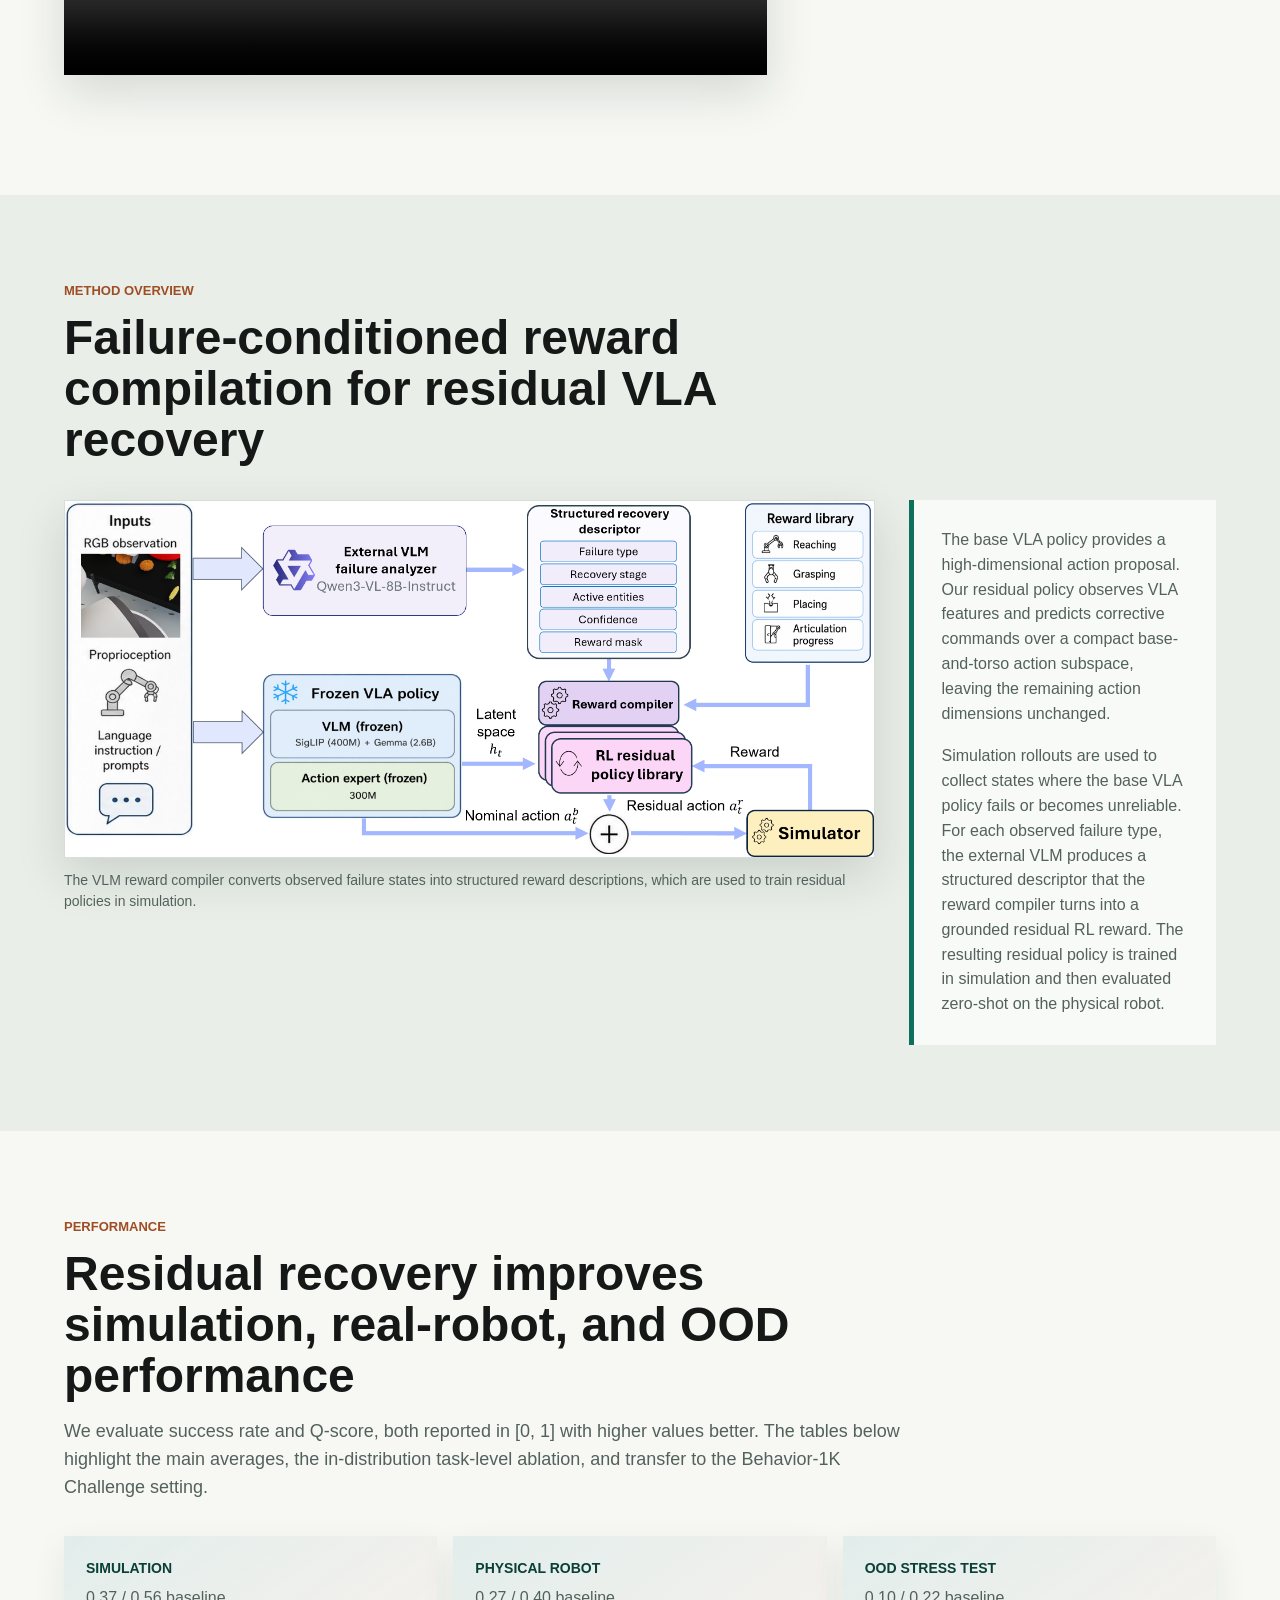
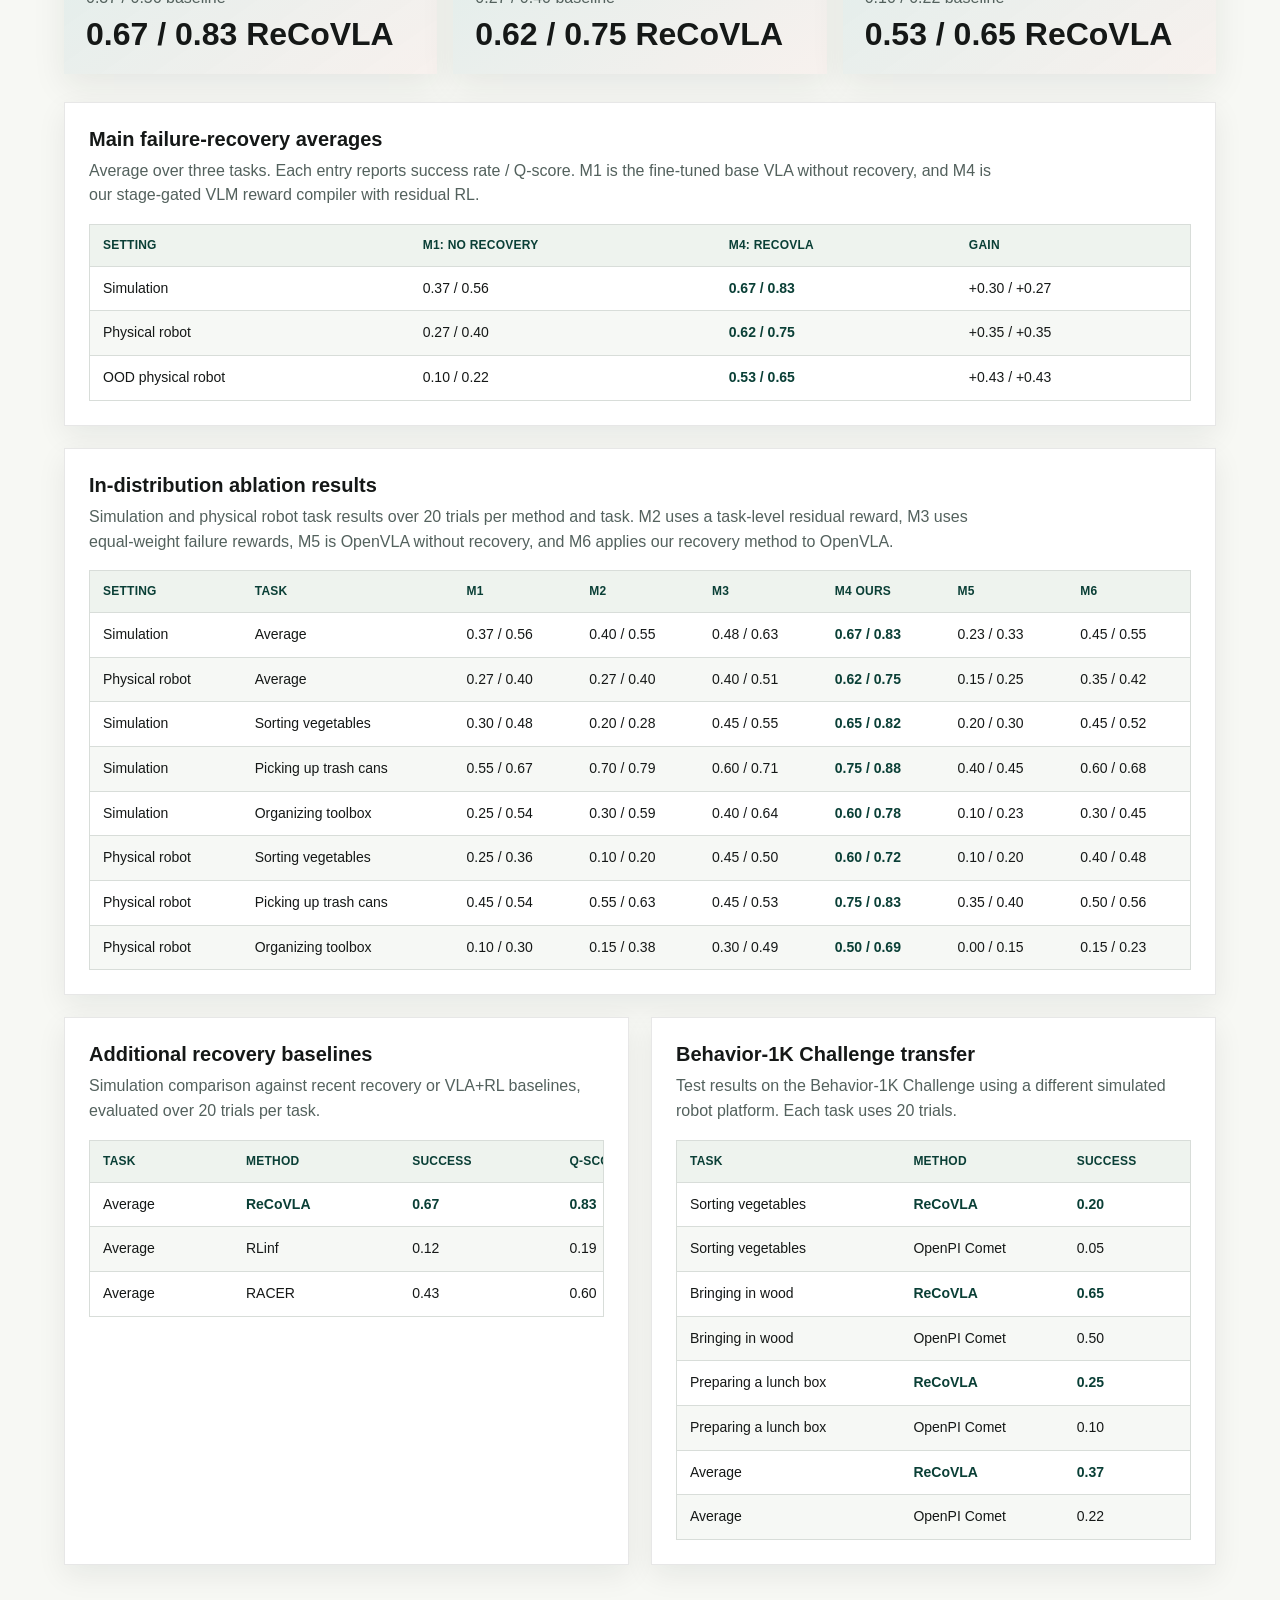
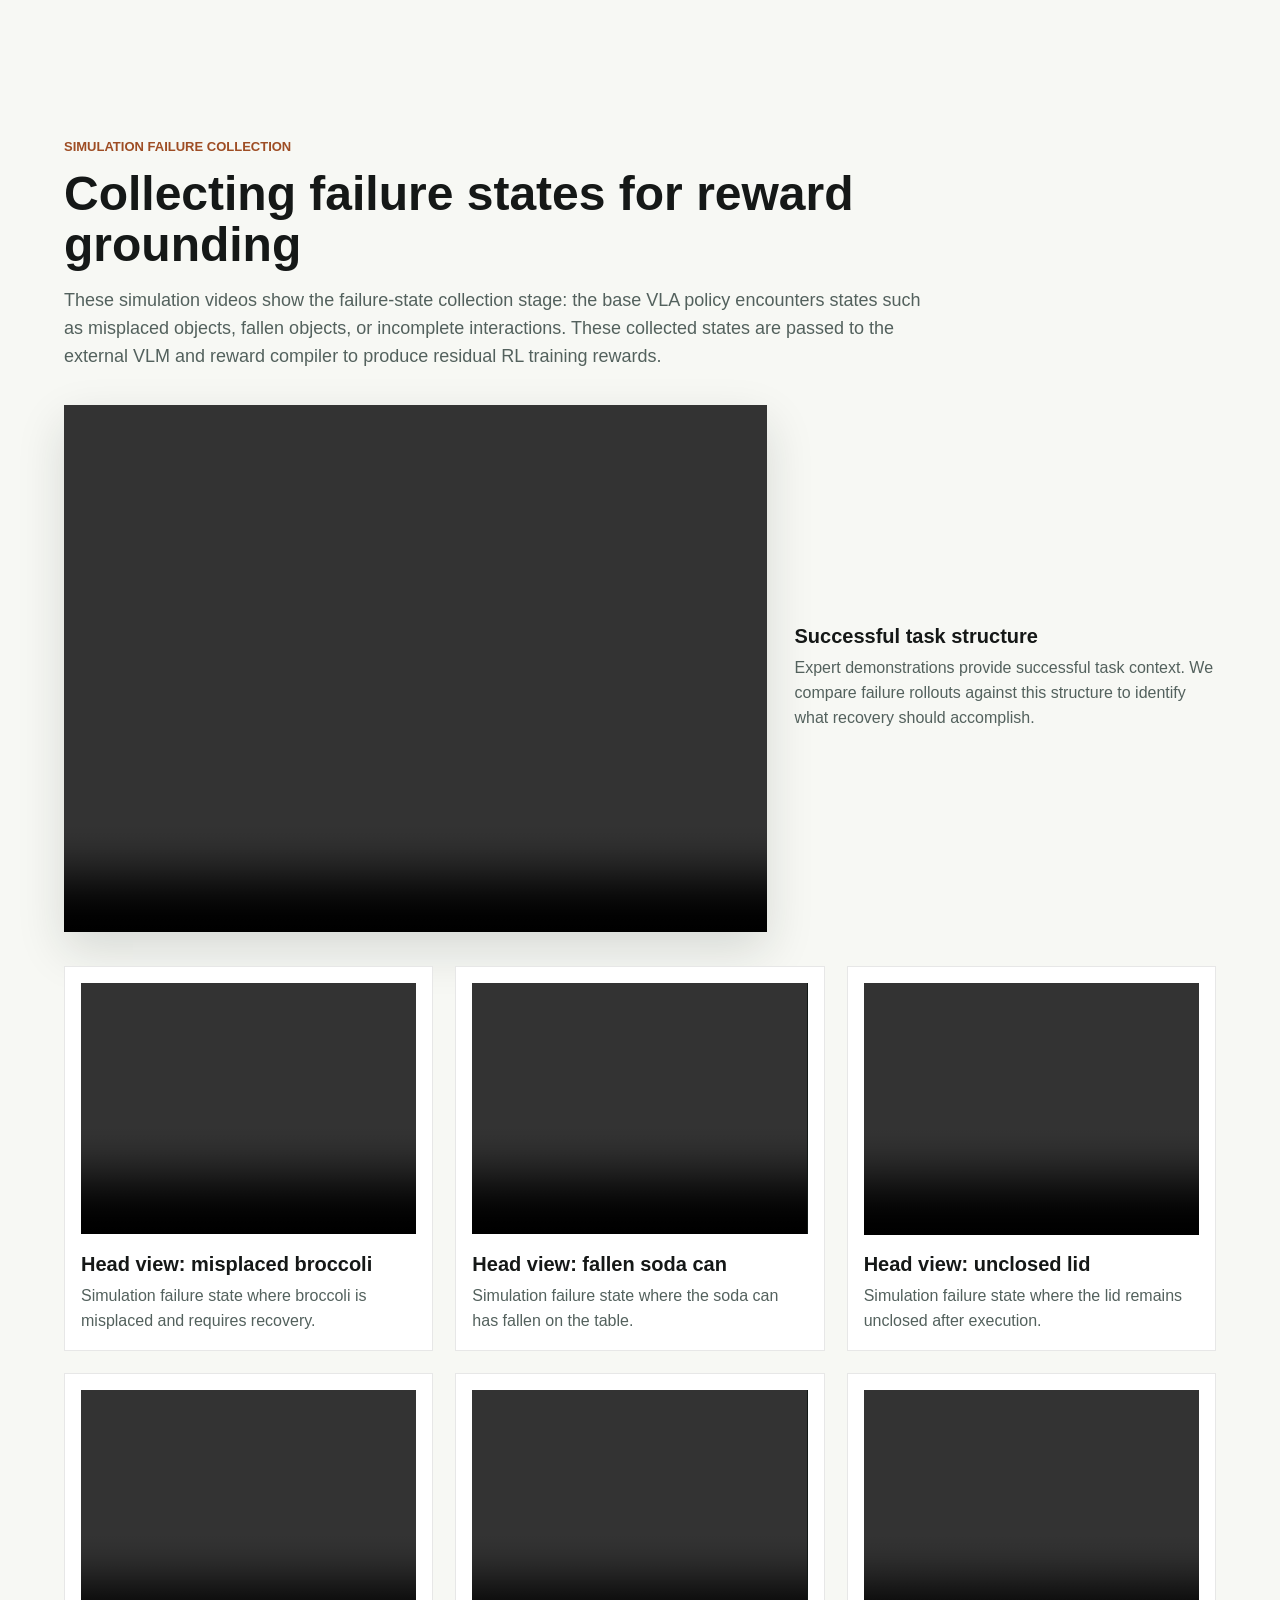
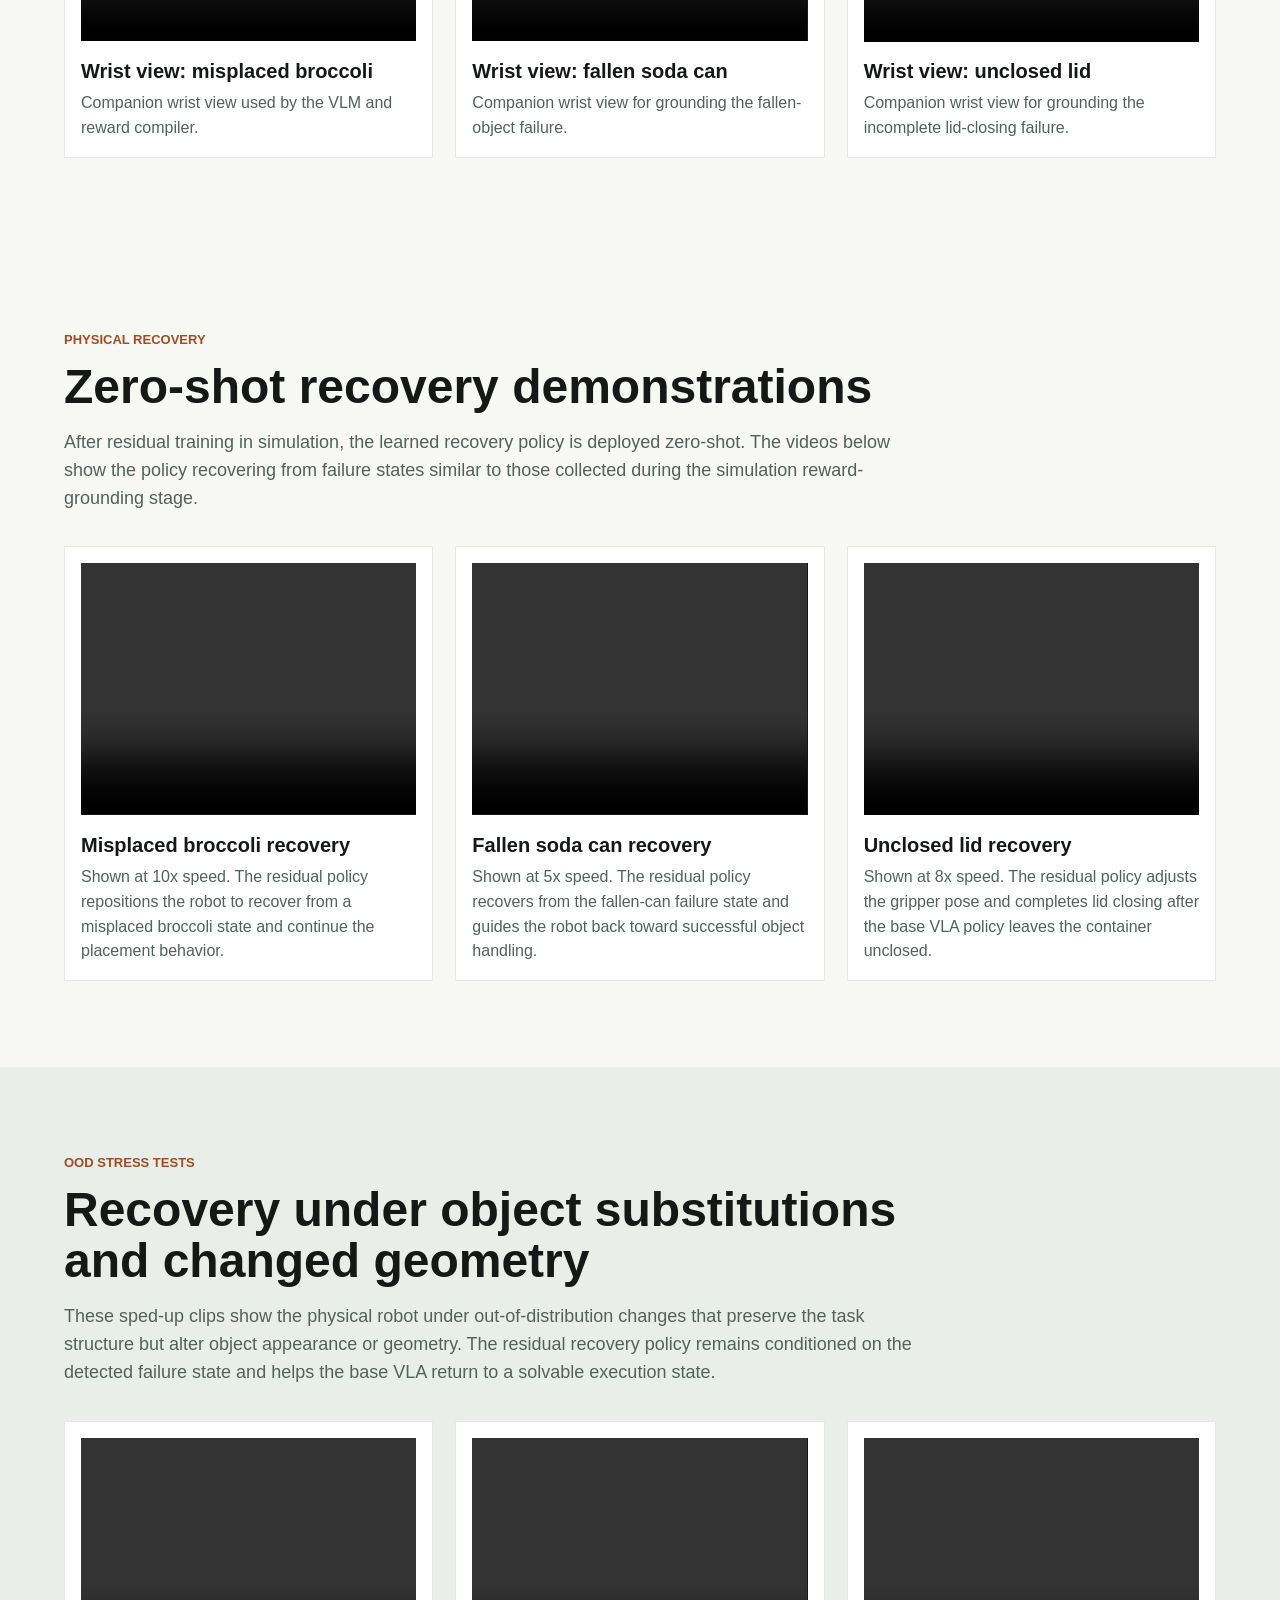
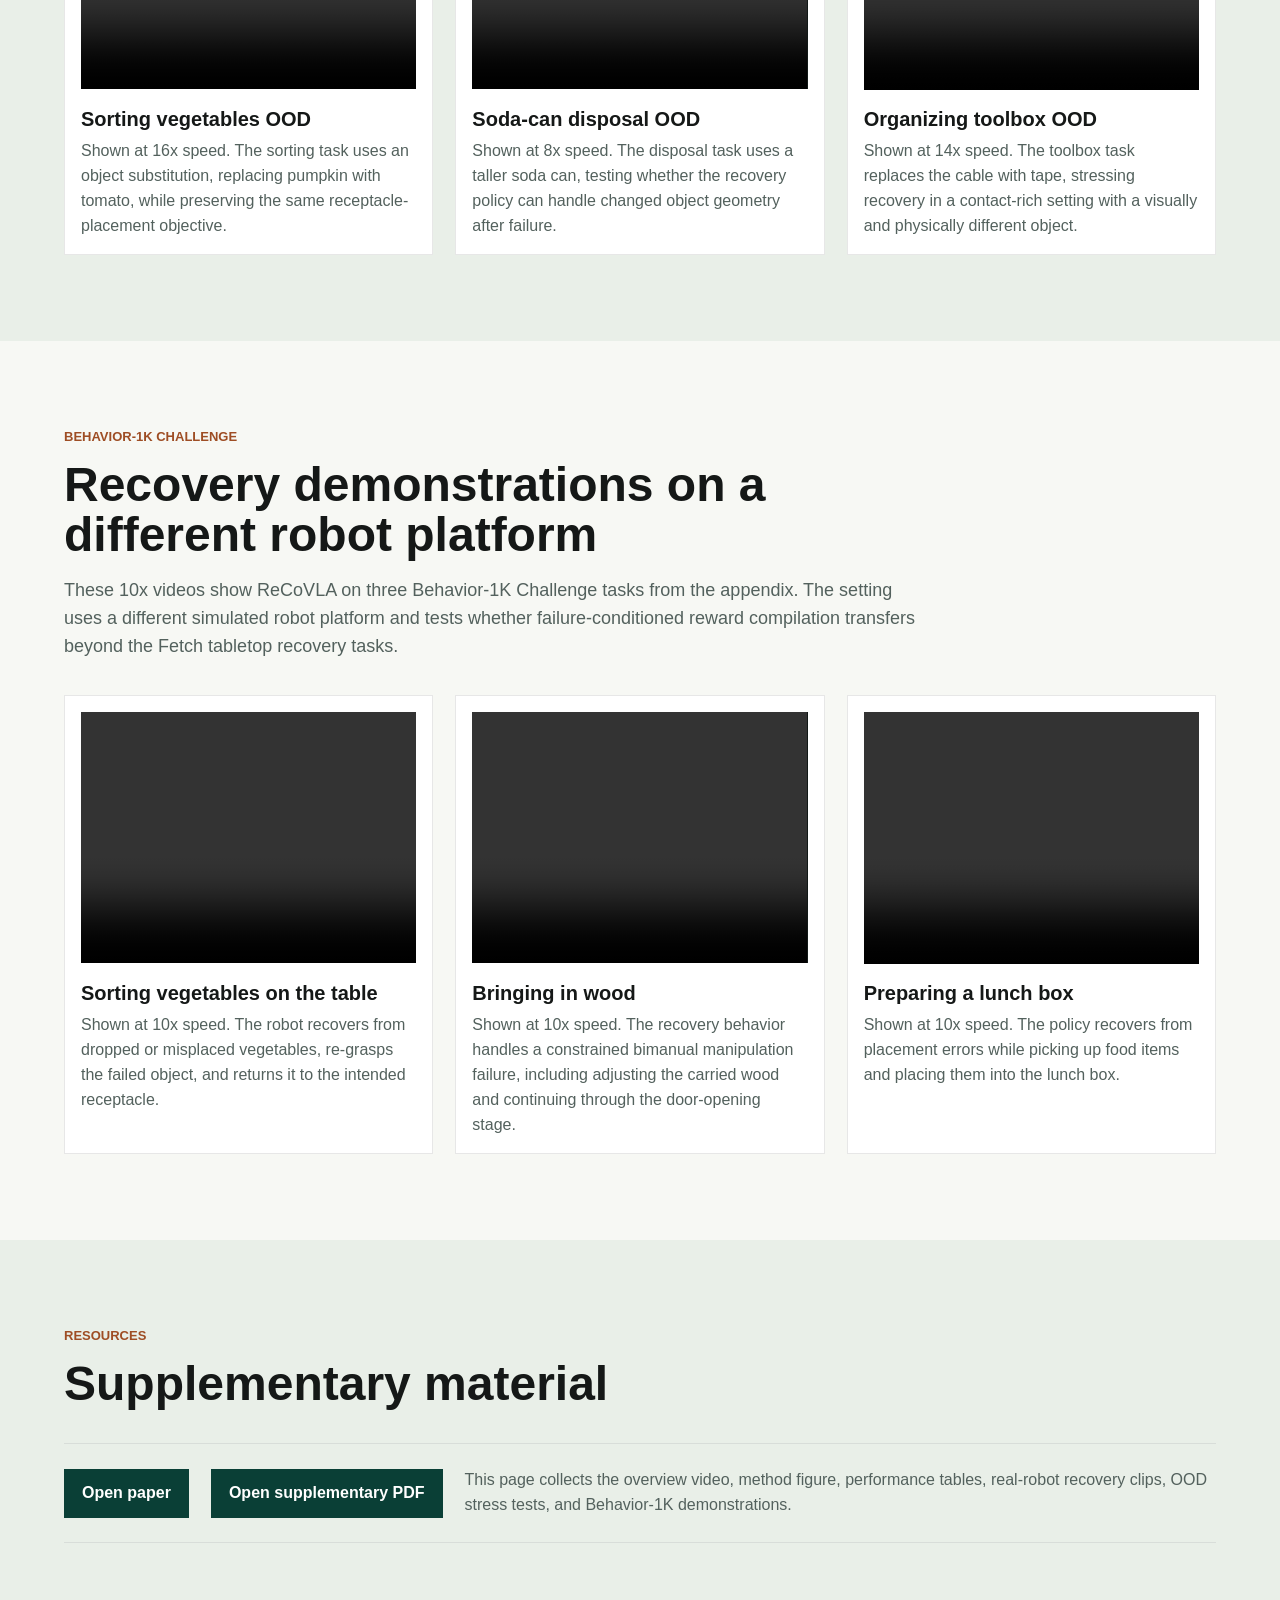
==== commit f0557cd3: "Update roles, paper statuses, and overview videos" ====
--- a/recovla/index.html
+++ b/recovla/index.html
@@ -3,7 +3,7 @@
   <head>
     <meta charset="utf-8" />
     <meta name="viewport" content="width=device-width, initial-scale=1" />
-    <title>ReCoVLA | CoRL 2026 Submission</title>
+    <title>ReCoVLA | ICRA Submission and IROS MOMA Workshop Spotlight</title>
     <meta
       name="description"
       content="Project website for ReCoVLA: VLM-guided reward compilation for failure recovery in vision-language-action policies."
@@ -29,7 +29,7 @@
     <main id="top">
       <section class="hero" aria-labelledby="hero-title">
         <div class="hero-copy">
-          <p class="eyebrow">Job Market Paper / Submitted to CoRL 2026</p>
+          <p class="eyebrow">Submitted to ICRA / IROS 5th MOMA Workshop Spotlight Paper</p>
           <h1 id="hero-title">
             ReCoVLA: VLM-Guided Reward Compilation for Failure Recovery in
             Vision-Language-Action Policies
@@ -68,7 +68,7 @@
         </div>
         <div class="video-feature">
           <video controls preload="metadata">
-            <source src="Video%20source%20files/overview_recovery_pipeline.mp4" type="video/mp4" />
+            <source src="../ICRA27_2940_VI_i%20%281%29.mp4" type="video/mp4" />
           </video>
           <div>
             <h3>ReCoVLA supplementary video</h3>
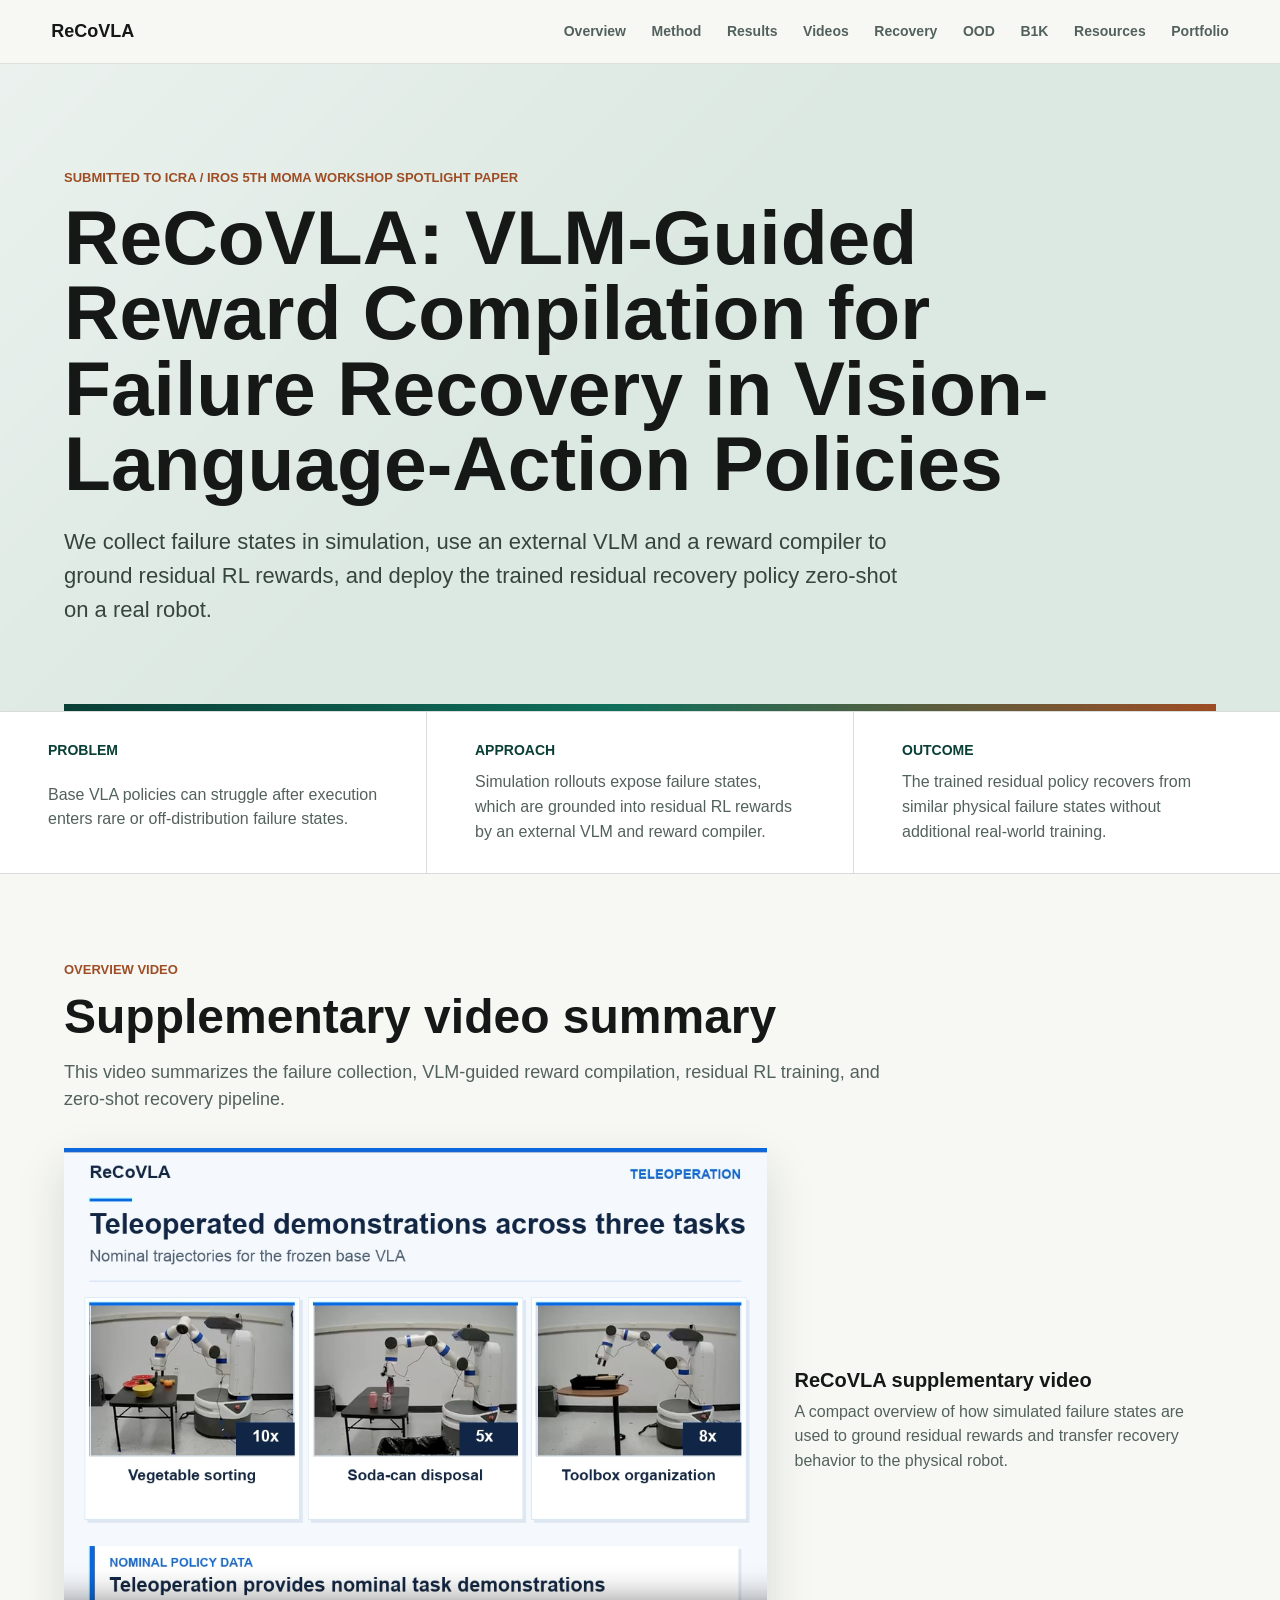
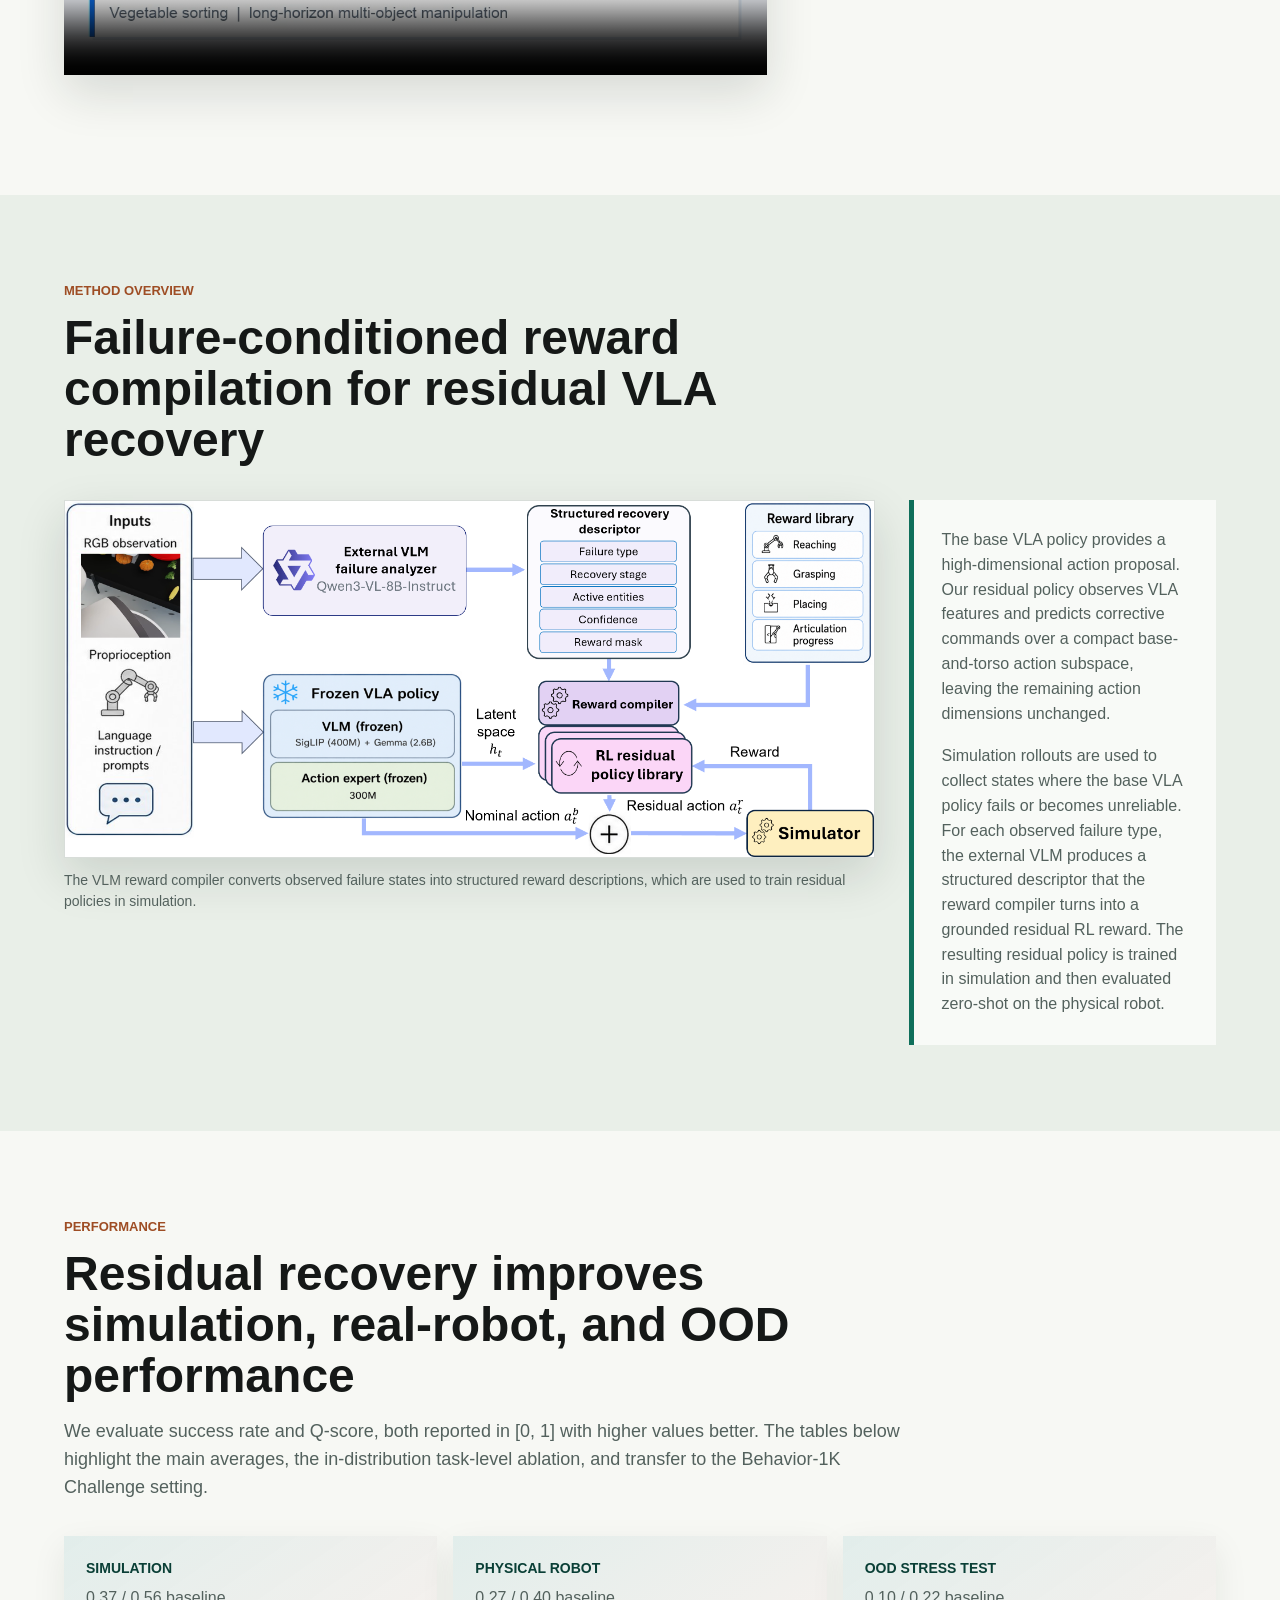
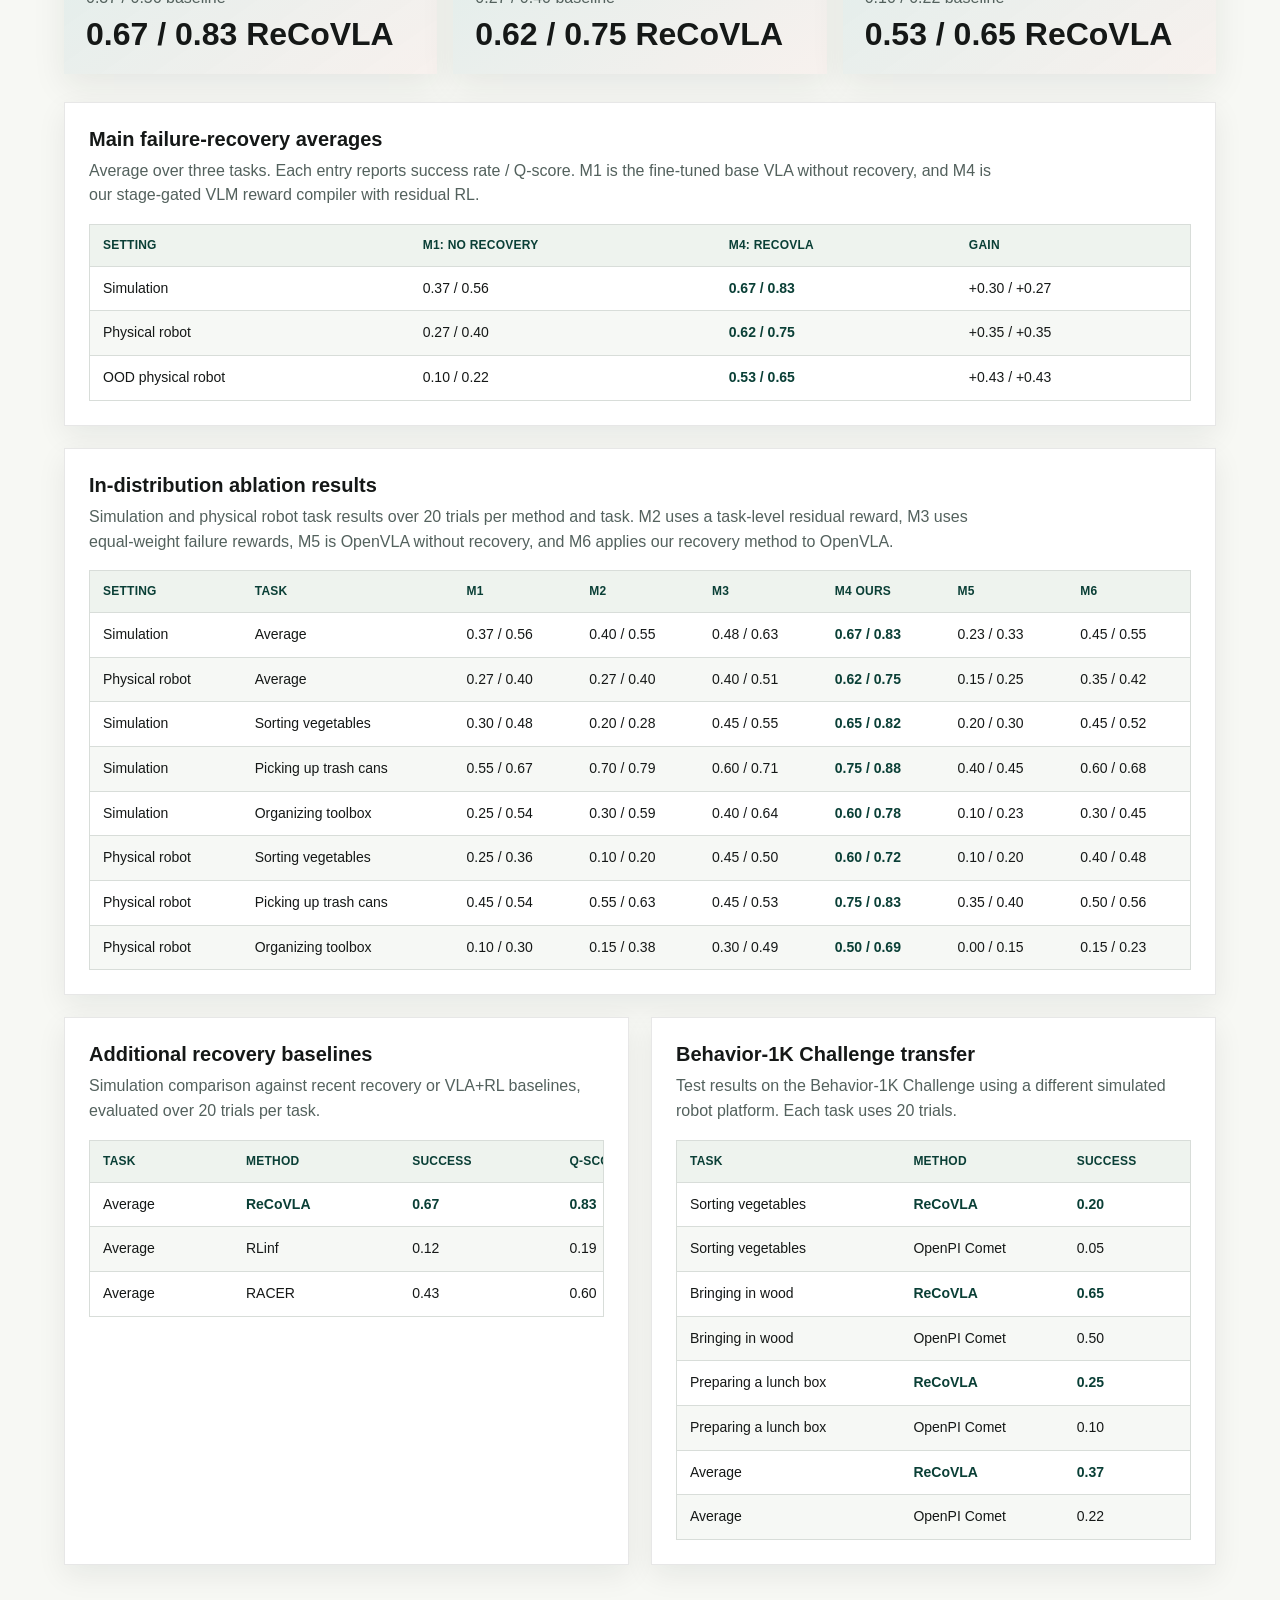
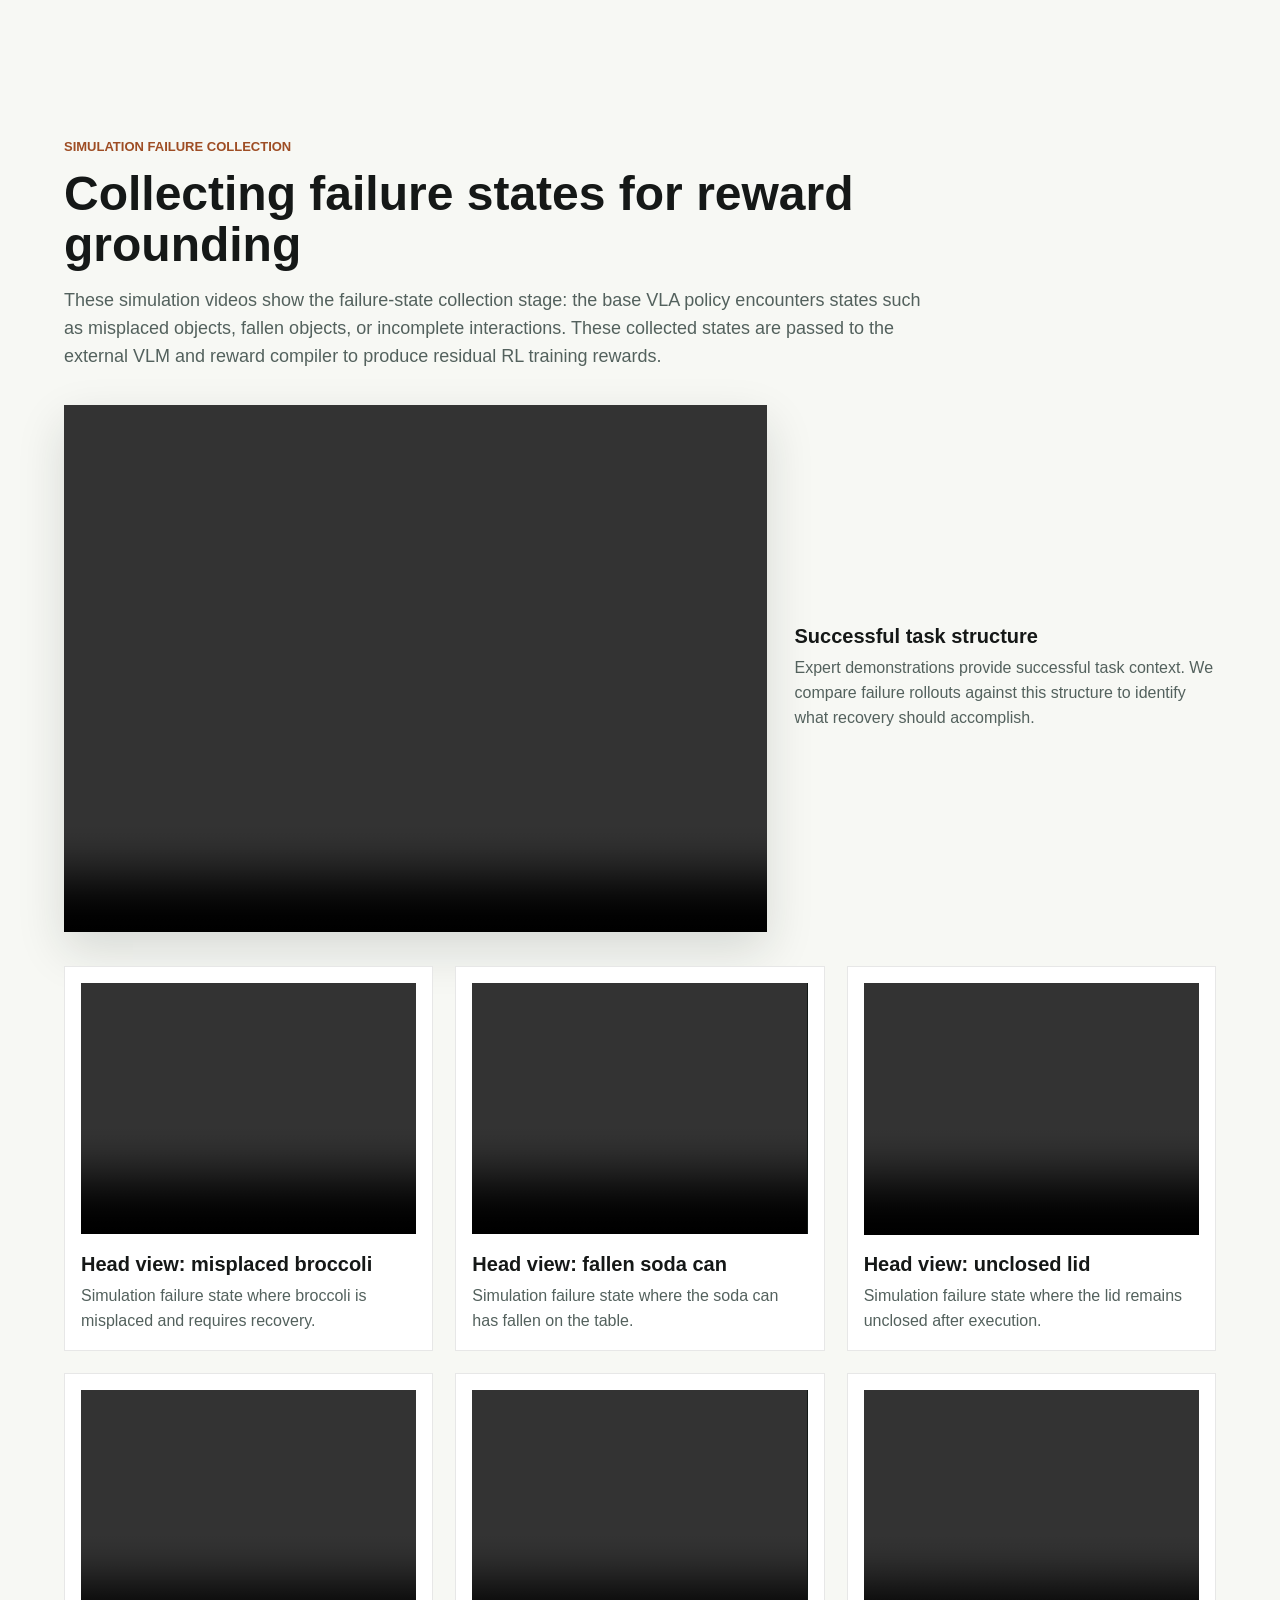
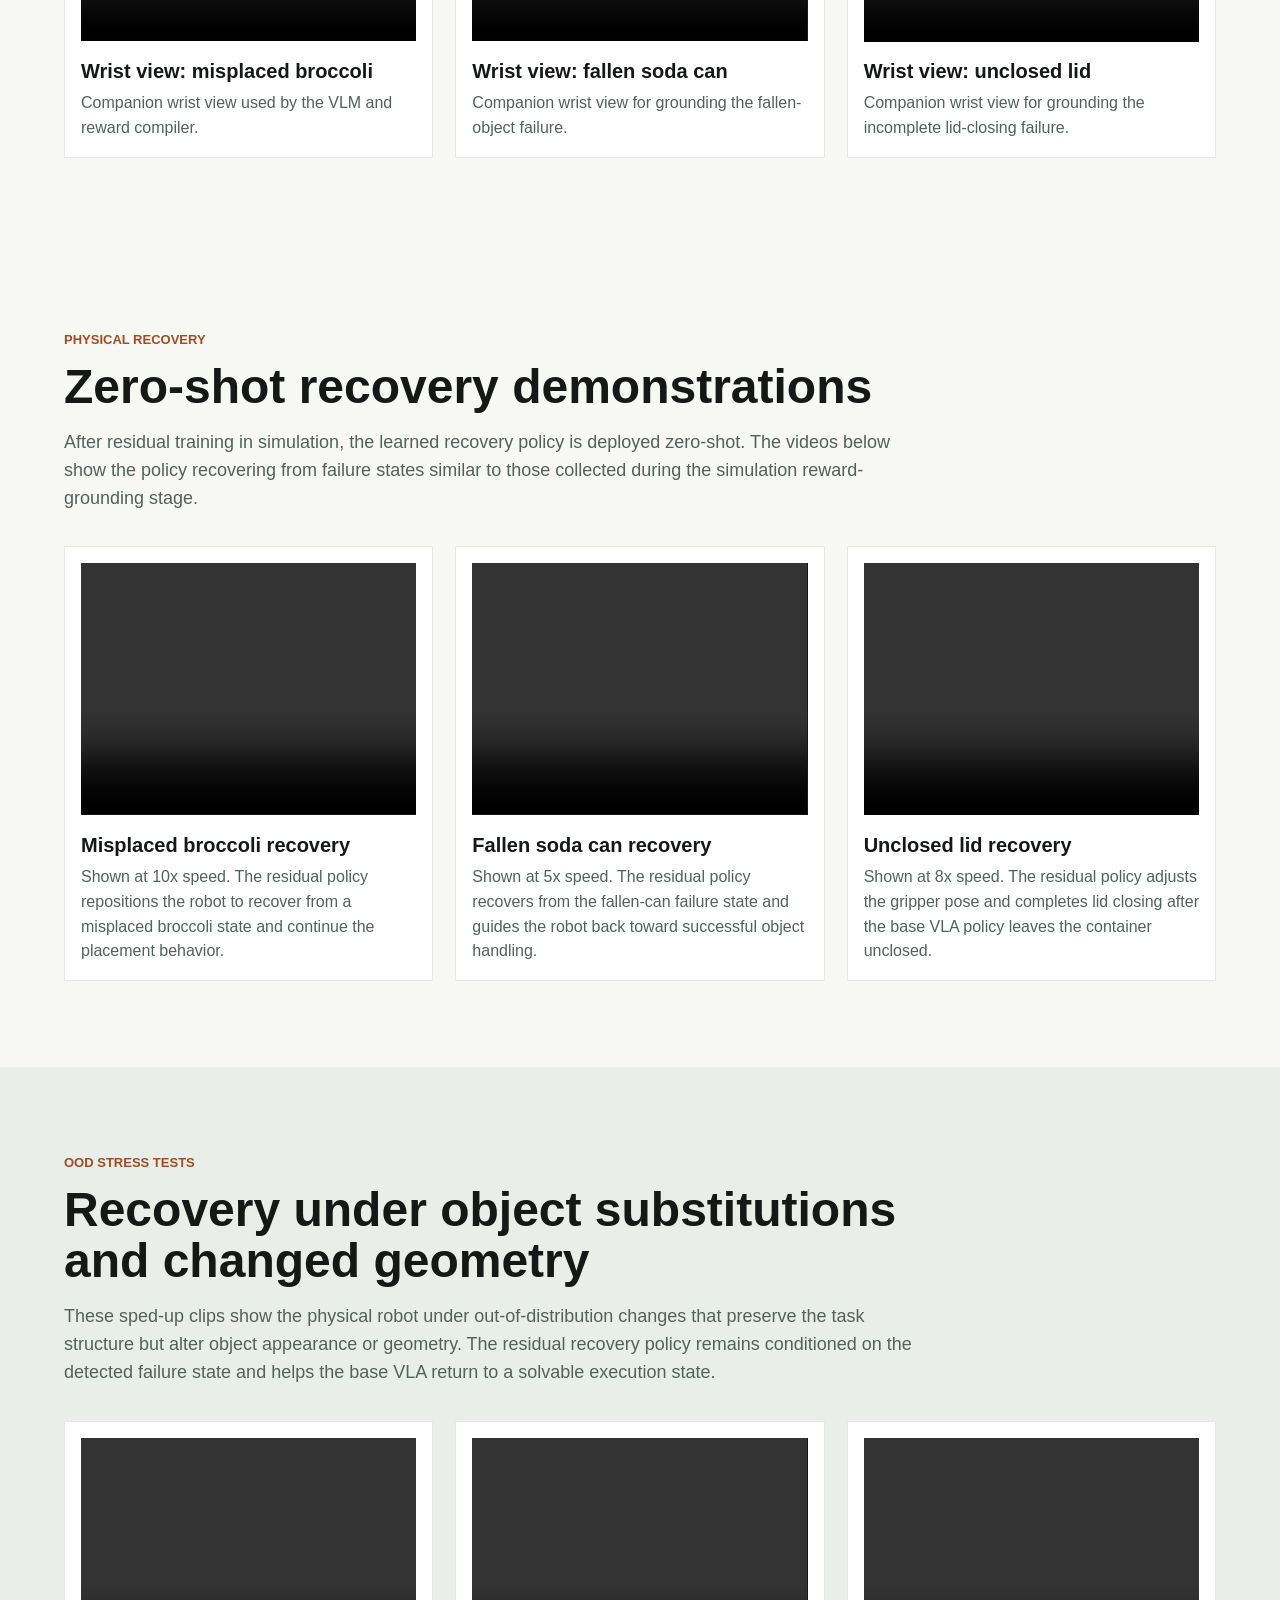
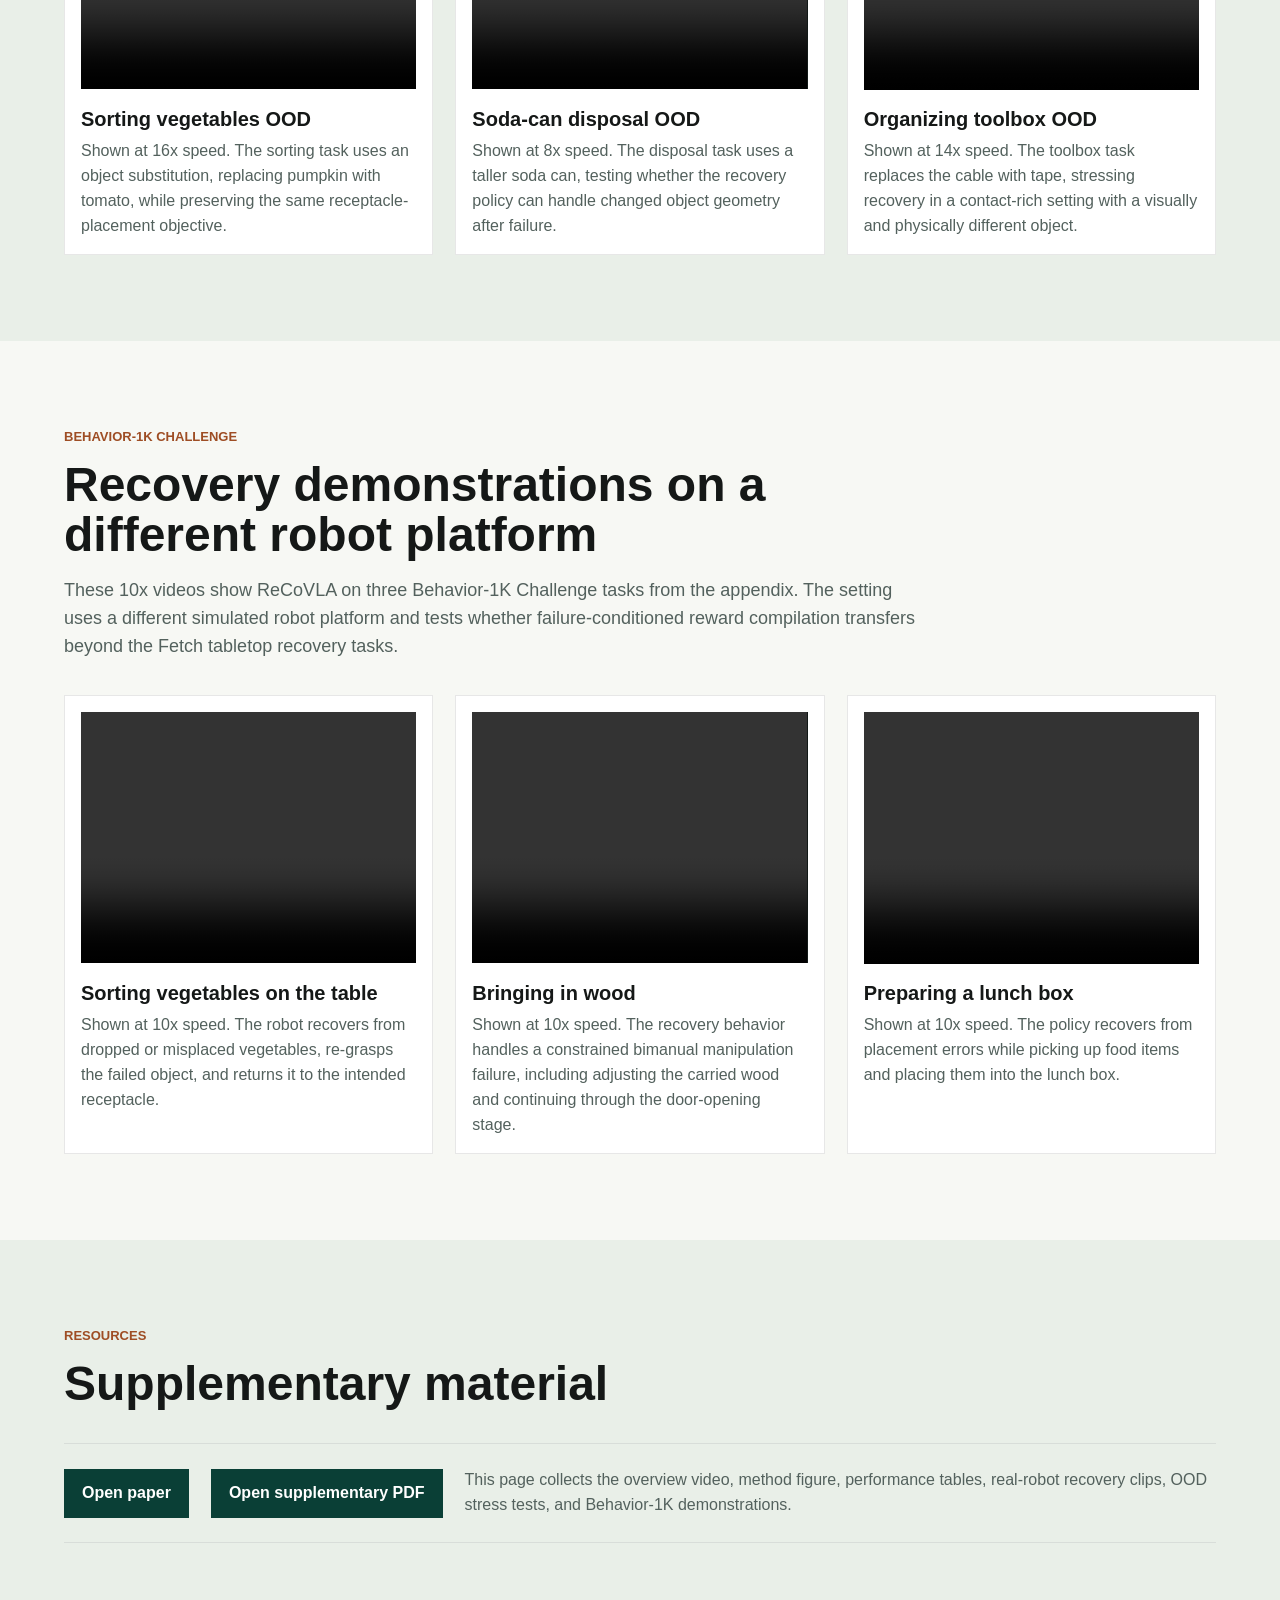
==== commit 211593f7: "Refresh ReCoVLA poster and homepage highlight" ====
--- a/recovla/index.html
+++ b/recovla/index.html
@@ -67,7 +67,7 @@
           </p>
         </div>
         <div class="video-feature">
-          <video controls preload="metadata">
+          <video controls preload="metadata" poster="../ICRA27_2940_VI_i%20%281%29.mp4.png">
             <source src="../ICRA27_2940_VI_i%20%281%29.mp4" type="video/mp4" />
           </video>
           <div>
